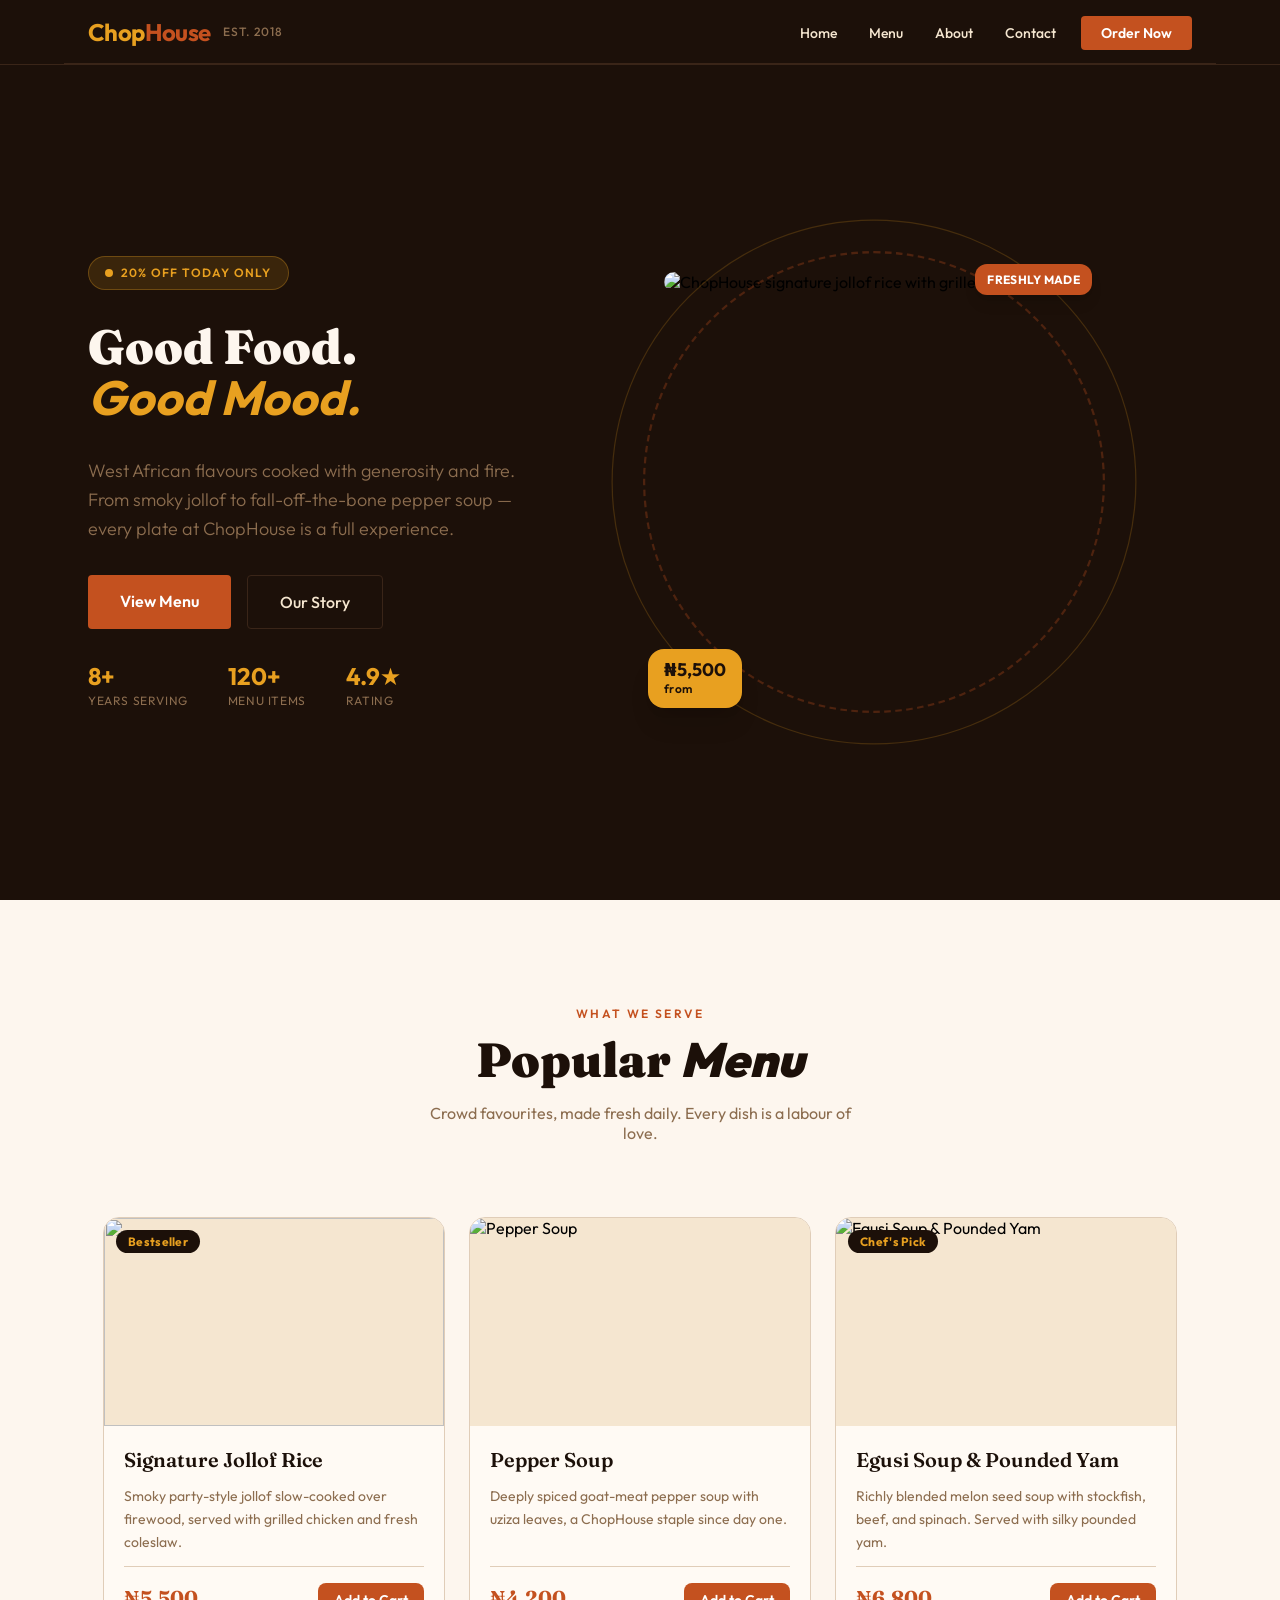
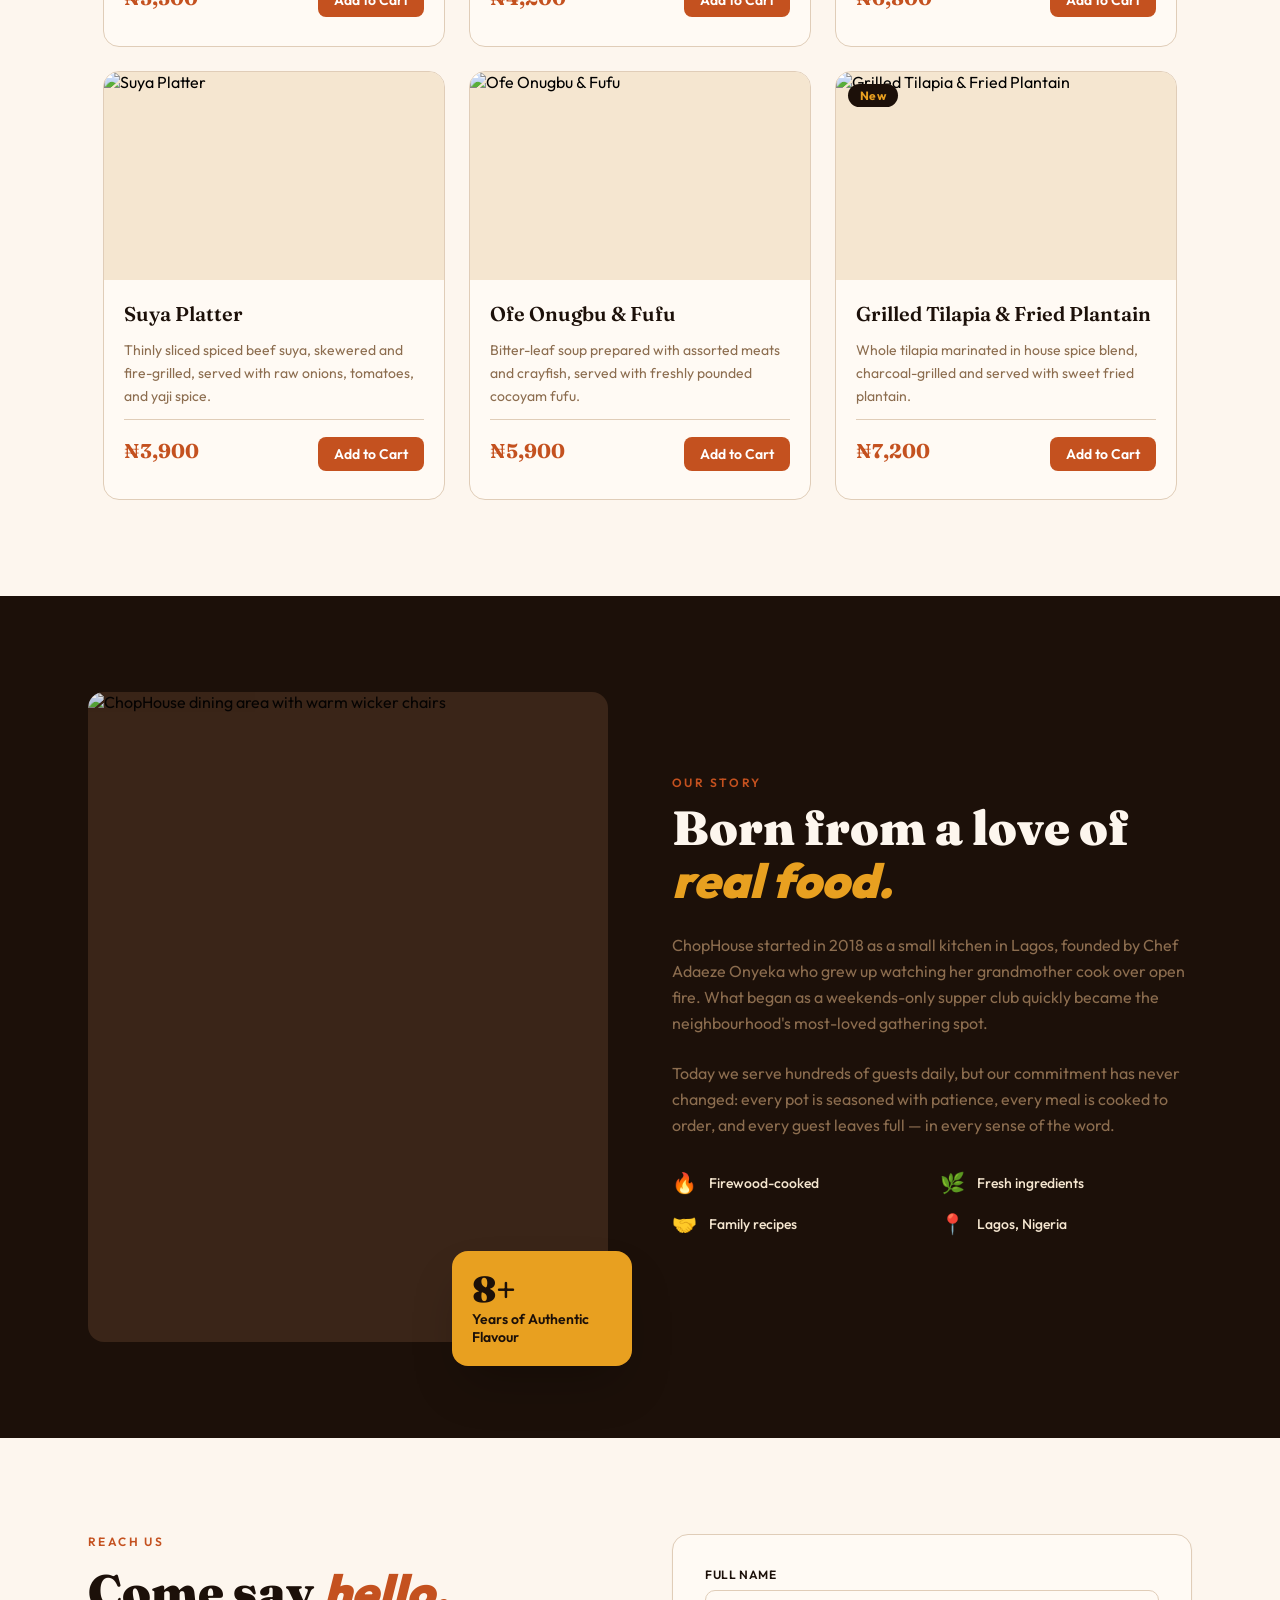
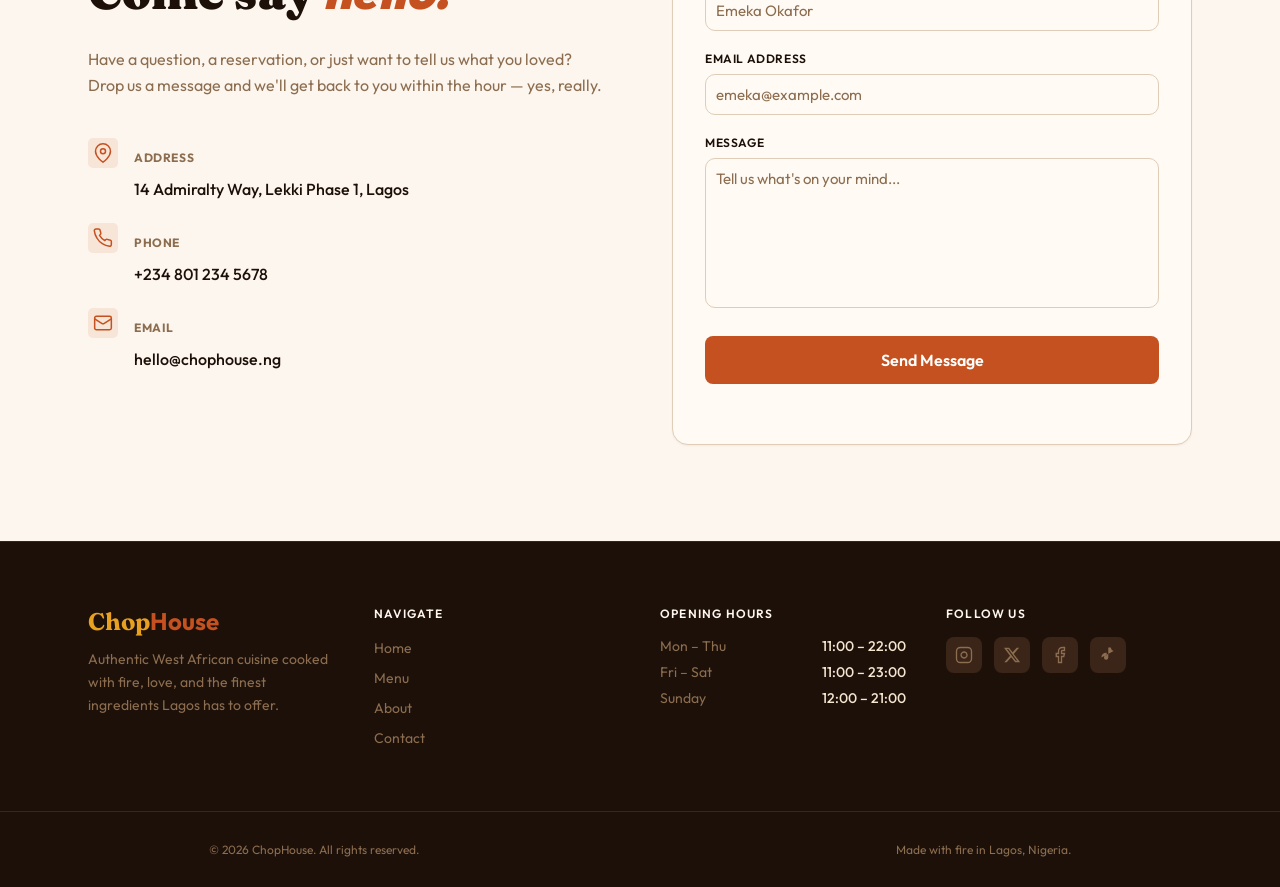
==== index.html @ d2bf68e6 "update to html" ====
<!DOCTYPE html>
<html lang="en">
<head>
    <meta charset="UTF-8">
    <meta name="viewport" content="width=device-width, initial-scale=1.0">
    <link rel="stylesheet" href="./index.css">
    <title>CHOPHOUSE RESTAURANT</title>
    <link rel="preconnect" href="https://fonts.googleapis.com">
    <link rel="preconnect" href="https://fonts.gstatic.com" crossorigin>
    <link href="https://fonts.googleapis.com/css2?family=Fraunces:ital,opsz,wght@0,9..144,100..900;1,9..144,100..900&display=swap" rel="stylesheet">
    <link href="https://fonts.googleapis.com/css2?family=Fraunces:ital,opsz,wght@0,9..144,100..900;1,9..144,100..900&family=Outfit:wght@100..900&display=swap" rel="stylesheet">
    <!-- <link rel="stylesheet" crossorigin="" href="https://whole-resize-11243796.figma.site/assets/index-o6BTZlyG.css"> -->
</head>
<body>
    <header>
       <div class="header">
            <div class="logo">
                <span class="chop">Chop<span class="house">House</span> </span>
                <p class="navest">EST.  2018</p>
            </div>

            <nav class="naver">
                <div>
                    <ul class="navlist">
                        <li><a href="#home" class="navlink">Home</a></li>
                        <li><a href="#menu" class="navlink">Menu</a></li>
                        <li><a href="#about" class="navlink">About</a></li>
                        <li><a href="#contact" class="navlink">Contact</a></li>
                    </ul>
                </div>
                <div>
                    <a class="navbutton" href="#menu">Order Now</a>
                </div>
            </nav>

            <button class="burger" aria-label="Toggle navigation" id="menu-show">
                <svg width="24" height="24" viewBox="0 0 24 24" fill="#F5E6D0" stroke="currentColor" stroke-width="2" stroke-linecap="round"><line x1="3" y1="7" x2="21" y2="7"></line><line x1="3" y1="12" x2="21" y2="12"></line><line x1="3" y1="17" x2="21" y2="17"></line></svg>
            </button>

            <button class="burger hide" aria-label="Toggle navigation" id="menu-hide">
                <svg width="24" height="24" viewBox="0 0 24 24" fill="none" stroke="currentColor" stroke-width="2" stroke-linecap="round"><line x1="18" y1="6" x2="6" y2="18"></line><line x1="6" y1="6" x2="18" y2="18"></line></svg>
            </button>
       </div>

       <div class="mobile-menu hide" id="mobile-menu">
            <a href="#home" class="navlink">Home</a>
            <a href="#menu" class="navlink">Menu</a>
            <a href="#about" class="navlink">About</a>
            <a href="#contact" class="navlink">Contact</a>
            <a href="#menu" class="navbutton navbutton-mobile">Order Now</a>
        </div>
    </header>
    <!-- SETION1 -->



    <section class="section1">
        <div class="section1container">
            <div class="section1a">
                <div class="sectiondiscount">
                    <span class="dot"></span>20% Off Today Only
                </div>

                <h1 class="food">Good Food.<br><span class="mood">Good Mood.</span></h1>
                
                <p class="food-description">West African flavours cooked with generosity and fire. From smoky jollof to fall-off-the-bone pepper soup — every plate at ChopHouse is a full experience.</p>
                

                <div class="links">
                    <a href="#menu" class="menu">View Menu</a>
                    <a href="#about" class="story">Our Story</a>
                </div>
                
                <div class="section1b">
                    <div>
                        <p class="number">8+</p>
                        <p class="number-ratings">Years serving</p>
                    </div>
                    
                    <div>
                        <p class="number">120+</p>
                        <p class="number-ratings">Menu items</p>
                    </div>
                    <div>
                        <p class="number">4.9★</p>
                        <p class="number-ratings">Rating</p>
                    </div>
                </div>
            </div>

            <div class="section1b">  
                <div class="section1bimgcontainer">
                    <div class="sub1">

                    </div>
                    
                    <div class="sub2">

                    </div>
                    
                    <img 
                        alt="ChopHouse signature jollof rice with grilled chicken" 
                        class="image" 
                        src="https://images.unsplash.com/photo-1665332195309-9d75071138f0?w=520&amp;h=520&amp;fit=crop&amp;auto=format">
                    
                    <div class="left-badge">
                        <p class="badge-text">₦5,500</p>
                        
                        <p class="from">from</p>
                    </div>
                    
                    <div class="right-badge">FRESHLY MADE</div>
                </div>
            </div>
        </div>
    </section>

    <!-- SETION2 -->

    <section id="menu" class="menu-section">
        <div class="menu-container">

            <div class="menu-header">
            <p class="menu-eyebrow">What We Serve</p>

            <h2 class="menu-title">
                Popular <span>Menu</span>
            </h2>

            <p class="menu-description">
                Crowd favourites, made fresh daily. Every dish is a labour of love.
            </p>
            </div>

            <div class="menu-grid">

            <!-- Signature Jollof Rice -->
            <div class="menu-card">
                <div class="menu-image-wrapper">
                <img
                    src="https://images.unsplash.com/photo-1665332195309-9d75071138f0?w=400&h=300&fit=crop&auto=format"
                    almenu-price-containert="Signature Jollof Rice"
                />

                <span class="menu-badge">Bestseller</span>
                </div>

                <div class="menu-content">
                <h3>Signature Jollof Rice</h3>

                <p>
                    Smoky party-style jollof slow-cooked over firewood, served with
                    grilled chicken and fresh coleslaw.
                </p>

                <div class="menu-footer">
                    <div class="menu-price-container">
                        <span class="menu-price">₦5,500</span>
                        <span class="item-in-cart hide" data-count="0">× 0 in cart</span>

                    </div>
                    
                    <button class="add-to-cart">Add to Cart</button>
                </div>
                </div>
            </div>

            <!-- Pepper Soup -->
            <div class="menu-card">
                <div class="menu-image-wrapper">
                <img
                    src="https://images.unsplash.com/photo-1664992960082-0ea299a9c53e?w=400&h=300&fit=crop&auto=format"
                    alt="Pepper Soup"
                />
                </div>

                <div class="menu-content">
                <h3>Pepper Soup</h3>

                <p>
                    Deeply spiced goat-meat pepper soup with uziza leaves, a ChopHouse
                    staple since day one.
                </p>

                <div class="menu-footer">
                    
                     <div class="menu-price-container">
                        <span class="menu-price">₦4,200</span>
                        <span class="item-in-cart hide" data-count="0">× 0 in cart</span>

                    </div>

                    <button class="add-to-cart">Add to Cart</button>
                </div>
                </div>
            </div>

            <!-- Egusi Soup -->
            <div class="menu-card">
                <div class="menu-image-wrapper">
                <img
                    src="https://images.unsplash.com/photo-1664993101841-036f189719b6?w=400&h=300&fit=crop&auto=format"
                    alt="Egusi Soup & Pounded Yam"
                />

                <span class="menu-badge">Chef's Pick</span>
                </div>

                <div class="menu-content">
                <h3>Egusi Soup &amp; Pounded Yam</h3>

                <p>
                    Richly blended melon seed soup with stockfish, beef, and spinach.
                    Served with silky pounded yam.
                </p>

                <div class="menu-footer">
                     <div class="menu-price-container">
                        <span class="menu-price">₦6,800</span>
                        <span class="item-in-cart hide" data-count="0">× 0 in cart</span>

                    </div>

                    <button class="add-to-cart">Add to Cart</button>
                </div>
                </div>
            </div>

            <!-- Suya Platter -->
            <div class="menu-card">
                <div class="menu-image-wrapper">
                <img
                    src="https://images.unsplash.com/photo-1665333048952-a3ee97714c6b?w=400&h=300&fit=crop&auto=format"
                    alt="Suya Platter"
                />
                </div>

                <div class="menu-content">
                <h3>Suya Platter</h3>

                <p>
                    Thinly sliced spiced beef suya, skewered and fire-grilled, served
                    with raw onions, tomatoes, and yaji spice.
                </p>

                <div class="menu-footer">
                     <div class="menu-price-container">
                        <span class="menu-price">₦3,900</span>
                        <span class="item-in-cart hide" data-count="0">× 0 in cart</span>

                    </div>

                    <button class="add-to-cart">Add to Cart</button>
                </div>
                </div>
            </div>

            <!-- Ofe Onugbu -->
            <div class="menu-card">
                <div class="menu-image-wrapper">
                <img
                    src="https://images.unsplash.com/photo-1665556899022-9761f95769e5?w=400&h=300&fit=crop&auto=format"
                    alt="Ofe Onugbu & Fufu"
                />
                </div>

                <div class="menu-content">
                <h3>Ofe Onugbu &amp; Fufu</h3>

                <p>
                    Bitter-leaf soup prepared with assorted meats and crayfish, served
                    with freshly pounded cocoyam fufu.
                </p>

                <div class="menu-footer">
                     <div class="menu-price-container">
                        <span class="menu-price">₦5,900</span>
                        <span class="item-in-cart hide" data-count="0">× 0 in cart</span>

                    </div>

                    <button class="add-to-cart">Add to Cart</button>
                </div>
                </div>
            </div>

            <!-- Grilled Tilapia -->
            <div class="menu-card">
                <div class="menu-image-wrapper">
                <img
                    src="https://images.unsplash.com/photo-1546069901-ba9599a7e63c?w=400&h=300&fit=crop&auto=format"
                    alt="Grilled Tilapia & Fried Plantain"
                />

                <span class="menu-badge">New</span>
                </div>

                <div class="menu-content">
                <h3>Grilled Tilapia &amp; Fried Plantain</h3>

                <p>
                    Whole tilapia marinated in house spice blend, charcoal-grilled and
                    served with sweet fried plantain.
                </p>

                <div class="menu-footer">
                     <div class="menu-price-container">
                        <span class="menu-price">₦7,200</span>
                        <span class="item-in-cart hide" data-count="0">× 0 in cart</span>

                    </div>

                    <button class="add-to-cart">Add to Cart</button>
                </div>
                </div>
            </div>

            </div>
        </div>
    </section>

     <!-- <section class="section2" id="menu">
        <div class="section2header">
            <h3 class="section2head">WHAT WE SERVE</h3>
            <h1 class="popular">Popular <span class="menuhead">Menu</span> </h1>
            <p>Crowd favourites, made fresh daily. Every dish is a labour of <br>love.</p>
        </div>
        <div class="menu-items">
            <div class="menu-item">
            <img src="./images/Ofe Onugbu & Fufu.jpeg" alt="" class="menu-img">
            <div class="menu-grid">
            <h1 class="menu-header">Signature Jollof Rice</h1>
            <p class="menu-paragraph">Smoky party-style jollof slow-cooked over firewood, served with grilled chicken and fresh coleslaw.</p>
            <div class="menu-price">
            <div>
                    <div>
                        <p class="number">8+</p>
                        <p class="number-ratings">YEARS SERVING</p>
                    </div>
                    <div>
                        <p class="number">120+</p>
                        <p class="number-ratings">MENU ITEMS</p>
                    </div>
                    <div>
                        <p class="number">4.9★</p>
                        <p class="number-ratings">RATING</p>
                    </div>
                </div>
            </div>

            <div class="sections">
                <div class="section">
                    <div class="fresh">FRESHLY MADE</div>
                    <img src="./images/jollof-rice.jpeg" alt="Signature Jollof Rice" class="section1img">
                    <div class="price-sign">#5,500 <br> from</div>
                </div>
            </div>
        </div>
    </section> -->

    

     <!-- SECTION3 -->

     <section id="about" class="about-section">
        <div class="about-container">

            <div class="about-image-area">
            <div class="about-image-wrapper">
                <img
                src="https://images.unsplash.com/photo-1674216645383-afc4e42c227f?w=600&h=750&fit=crop&auto=format"
                alt="ChopHouse dining area with warm wicker chairs"
                />
            </div>

            <div class="about-stat">
                <p class="about-stat-number">8+</p>
                <p class="about-stat-text">
                Years of Authentic Flavour
                </p>
            </div>
            </div>

            <div class="about-content">

            <div>
                <p class="about-eyebrow">Our Story</p>

                <h2 class="about-title">
                Born from a love of
                <span>real food.</span>
                </h2>
            </div>

            <p>
                ChopHouse started in 2018 as a small kitchen in Lagos, founded by
                Chef Adaeze Onyeka who grew up watching her grandmother cook over
                open fire. What began as a weekends-only supper club quickly became
                the neighbourhood's most-loved gathering spot.
            </p>

            <p>
                Today we serve hundreds of guests daily, but our commitment has never
                changed: every pot is seasoned with patience, every meal is cooked to
                order, and every guest leaves full — in every sense of the word.
            </p>

            <div class="about-features">

                <div class="about-feature">
                <span>🔥</span>
                <span>Firewood-cooked</span>
                </div>

                <div class="about-feature">
                <span>🌿</span>
                <span>Fresh ingredients</span>
                </div>

                <div class="about-feature">
                <span>🤝</span>
                <span>Family recipes</span>
                </div>

                <div class="about-feature">
                <span>📍</span>
                <span>Lagos, Nigeria</span>
                </div>

            </div>
            </div>

        </div>
    </section>

      <!-- <section class="section3">
        <div class="section3.1">
            <img src="./images/restaurant.jpeg" alt="Restaurant" class="restaurant">
        </div>
        <div class="flavour">8+ <br> Years of Authentic <br> Flavour</div>
        <div class="section3.2" >
            <div >
              <h3 class="our-story">OUR STORY</h3>
            <h1 class="love">Born from a love of real food.</h1>
            <p class="para">ChopHouse started in 2018 as a small kitchen in Lagos, founded by Chef Adaeze Onyeka who grew up watching her grandmother cook over open fire. What began as a weekends-only supper club quickly became the neighbourhood's most-loved gathering spot. </p>
            <p class="para">Today we serve hundreds of guests daily, but our commitment has never changed: every pot is seasoned with patience, every meal is cooked to order, and every guest leaves full — in every sense of the word.</p>
            </div>
            <div class="icon-class">
                 <div class="story-feature"><span class="icon">🔥</span> Firewood-cooked</div>
                 <div class="story-feature"><span class="icon">🌿 </span> Fresh ingredients</div>
                 <div class="story-feature"><span class="icon"> 🤝</span> Family recipes</div>
                  <div class="story-feature"><span class="icon"> 📍</span> Lagos, Nigeria</div>
            </div>
        </div>
      </section> -->

      <!-- SECTION4 -->

      <section id="contact" class="contact-section">
        <div class="contact-container">

            <!-- Contact Information -->
            <div class="contact-info">

            <p class="contact-eyebrow">Reach Us</p>

            <h2 class="contact-title">
                Come say <span>hello.</span>
            </h2>

            <p class="contact-intro">
                Have a question, a reservation, or just want to tell us what you loved?
                Drop us a message and we'll get back to you within the hour — yes, really.
            </p>

            <div class="contact-details">

                <!-- Address -->
                <div class="contact-detail">
                <div class="contact-icon">
                    <svg
                    width="20"
                    height="20"
                    viewBox="0 0 24 24"
                    fill="none"
                    stroke="currentColor"
                    stroke-width="1.8"
                    >
                    <path d="M21 10c0 7-9 13-9 13s-9-6-9-13a9 9 0 0 1 18 0z"></path>
                    <circle cx="12" cy="10" r="3"></circle>
                    </svg>
                </div>

                <div>
                    <p class="contact-label">Address</p>
                    <p class="contact-value">
                    14 Admiralty Way, Lekki Phase 1, Lagos
                    </p>
                </div>
                </div>

                <!-- Phone -->
                <div class="contact-detail">
                <div class="contact-icon">
                    <svg
                    width="20"
                    height="20"
                    viewBox="0 0 24 24"
                    fill="none"
                    stroke="currentColor"
                    stroke-width="1.8"
                    >
                    <path d="M22 16.92v3a2 2 0 0 1-2.18 2 19.79 19.79 0 0 1-8.63-3.07A19.5 19.5 0 0 1 4.69 12 19.79 19.79 0 0 1 1.62 3.38 2 2 0 0 1 3.6 1.21h3a2 2 0 0 1 2 1.72c.127.96.361 1.903.7 2.81a2 2 0 0 1-.45 2.11L7.91 8.82a16 16 0 0 0 6.29 6.29l.98-.98a2 2 0 0 1 2.11-.45c.907.339 1.85.573 2.81.7A2 2 0 0 1 22 16.92z"></path>
                    </svg>
                </div>

                <div>
                    <p class="contact-label">Phone</p>
                    <p class="contact-value">
                    +234 801 234 5678
                    </p>
                </div>
                </div>

                <!-- Email -->
                <div class="contact-detail">
                <div class="contact-icon">
                    <svg
                    width="20"
                    height="20"
                    viewBox="0 0 24 24"
                    fill="none"
                    stroke="currentColor"
                    stroke-width="1.8"
                    >
                    <rect x="2" y="4" width="20" height="16" rx="2"></rect>
                    <path d="m22 7-8.97 5.7a1.94 1.94 0 0 1-2.06 0L2 7"></path>
                    </svg>
                </div>

                <div>
                    <p class="contact-label">Email</p>
                    <p class="contact-value">
                    hello@chophouse.ng
                    </p>
                </div>
                </div>

            </div>
            </div>


            <!-- Contact Form -->
            <div class="contact-form-wrapper">

            <form class="contact-form">

                <div class="form-group">
                    <label for="full-name">Full Name</label>

                    <input
                        id="full-name"
                        type="text"
                        placeholder="Emeka Okafor"
                        oninput="handleNamechange('name')"
                    />
                    <p id="name-error" class="form-error hide">Your name is required.</p>
                </div>

                <div class="form-group">
                <label for="email">Email Address</label>

                    <input
                        id="email"
                        type="email"
                        placeholder="emeka@example.com"
                        oninput="handleNamechange('email')"
                    />
                    <p id="email-error" class="form-error hide">Your email is required.</p>
                </div>

                <div class="form-group">
                <label for="message" id="message-label">Message</label>
               

                <textarea
                    id="message"
                    rows="5"
                    placeholder="Tell us what's on your mind..."
                    oninput="handleNamechange('message')"
                ></textarea>
                 <p id="message-error" class="form-error hide">A message is required.</p>
                </div>

                <button type="submit" onclick="handleSubmitForm(event)" id="submit" class="submit-button">
                Send Message
                </button>
                
                

            </form>

            </div>

            <div class="feedback-container hide">
                    <div class="feedback-subcontainer" "text-center py-10">
                        <div class="feedbak-message"class="w-16 h-16 rounded-full bg-[#E8A020]/20 text-[#E8A020] flex items-center justify-center mx-auto mb-4 text-3xl">✓</div>
                        <h3 class="feedback-header"class="font-display font-bold text-[#1C1009] text-2xl mb-2">Message Sent!</h3>
                        <p class="feedback-para"class="text-[#8C6D4F]">Thanks for reaching out. We'll get back to you shortly.</p>
                        <button class="feedback-button" class="mt-6 text-[#C4511F] text-sm font-semibold hover:underline" onclick="handleResetForm()">Send another message</button>
                    </div>
                </div>

        </div>
    </section>



    <!-- <section class="section4">
        <div>
            <h3 class="reach">Reach Us</h3>
            <h1 class="say">Come say <span class="hello">hello.</span> </h1>
            <p class="paragy">Have a question, a reservation, or just want to tell us what you loved? <br> Drop us a message and we'll get back to you within the hour — yes, really.</p>
            <div class="contact">
                <div class="contact-icon"><p>📍</p></div>
                <div class="contact-info">
                    <h4 class="address">ADDRESS</h4>
                <P>14 Admiralty Way, Lekki Phase 1, Lagos</P>
                </div>
            </div>
            <div class="contact">
                <div class="contact-icon">📞</div>
                <div class="contact-info" >
                    <h4 class="address">PHONE</h4>
                <P>+234 801 234 5678</P>
                </div>
                </div>
                <div class="contact">
                <div class="contact-icon">✉️</div>
                <div class="contact-info">
                    <h4 class="address">EMAIL</h4>
                <P>hello@chophouse.ng</P>
                </div>
                </div>
        </div>
        <div class="form-container">
        <div class="contact-form">
            <label for="" class="contact-label">FULL NAME</label>
            <input type="text" placeholder="Emeka Okafor" required>
            <label for="" class="contact-label">EMAIL ADDRESS</label>
            <input type="email" placeholder="emeka@example.com" required>
            <label for="" class="contact-label">MESSAGE</label>
            <textarea name="" id="" placeholder="Tell us what's on your mind..." required></textarea>
        <button class="section4-btn">Send Message</button>
        </div>
        </section> -->
    
    <footer class="site-footer">

        <div class="footer-main">
            <div class="footer-grid">

            <!-- Brand -->
            <div class="footer-brand">
                <span class="footer-logo">
                Chop<span>House</span>
                </span>

                <p>
                Authentic West African cuisine cooked with fire, love, and the finest
                ingredients Lagos has to offer.
                </p>
            </div>


            <!-- Navigate -->
            <div class="footer-column">
                <p class="footer-heading">Navigate</p>

                <ul class="footer-links">
                <li>
                    <a href="#home">Home</a>
                </li>

                <li>
                    <a href="#menu">Menu</a>
                </li>

                <li>
                    <a href="#about">About</a>
                </li>

                <li>
                    <a href="#contact">Contact</a>
                </li>
                </ul>
            </div>


            <!-- Opening Hours -->
            <div class="footer-column">
                <p class="footer-heading">Opening Hours</p>

                <ul class="opening-hours">

                <li>
                    <span>Mon – Thu</span>
                    <span>11:00 – 22:00</span>
                </li>

                <li>
                    <span>Fri – Sat</span>
                    <span>11:00 – 23:00</span>
                </li>

                <li>
                    <span>Sunday</span>
                    <span>12:00 – 21:00</span>
                </li>

                </ul>
            </div>


            <!-- Social Media -->
            <div class="footer-column">
                <p class="footer-heading">Follow Us</p>

                <div class="social-links">

                <!-- Instagram -->
                <a href="#" aria-label="Instagram" class="social-link">
                    <svg
                    width="18"
                    height="18"
                    viewBox="0 0 24 24"
                    fill="none"
                    stroke="currentColor"
                    stroke-width="1.8"
                    >
                    <rect
                        x="2"
                        y="2"
                        width="20"
                        height="20"
                        rx="5"
                    ></rect>

                    <path
                        d="M16 11.37A4 4 0 1 1 12.63 8 4 4 0 0 1 16 11.37z"
                    ></path>

                    <line
                        x1="17.5"
                        y1="6.5"
                        x2="17.51"
                        y2="6.5"
                    ></line>
                    </svg>
                </a>


                <!-- Twitter / X -->
                <a href="#" aria-label="Twitter / X" class="social-link">
                    <svg
                    width="18"
                    height="18"
                    viewBox="0 0 24 24"
                    fill="currentColor"
                    >
                    <path
                        d="M18.244 2.25h3.308l-7.227 8.26 8.502 11.24H16.17l-5.214-6.817L4.99 21.75H1.68l7.73-8.835L1.254 2.25H8.08l4.713 6.231zm-1.161 17.52h1.833L7.084 4.126H5.117z"
                    ></path>
                    </svg>
                </a>


                <!-- Facebook -->
                <a href="#" aria-label="Facebook" class="social-link">
                    <svg
                    width="18"
                    height="18"
                    viewBox="0 0 24 24"
                    fill="none"
                    stroke="currentColor"
                    stroke-width="1.8"
                    >
                    <path
                        d="M18 2h-3a5 5 0 0 0-5 5v3H7v4h3v8h4v-8h3l1-4h-4V7a1 1 0 0 1 1-1h3z"
                    ></path>
                    </svg>
                </a>


                <!-- TikTok -->
                <a href="#" aria-label="TikTok" class="social-link">
                    <svg
                    width="18"
                    height="18"
                    viewBox="0 0 24 24"
                    fill="currentColor"
                    >
                    <path
                        d="M19.59 6.69a4.83 4.83 0 0 1-3.77-4.25V2h-3.45v13.67a2.89 2.89 0 0 1-2.88 2.5 2.89 2.89 0 0 1-2.89-2.89 2.89 2.89 0 0 1 2.89-2.89c.28 0 .54.04.79.1V9.01a6.28 6.28 0 0 0-.79-.05 6.34 6.34 0 0 0-6.34 6.34 6.34 0 0 0 6.34 6.34 6.34 0 0 0 6.34-6.34V8.56a8.18 8.18 0 0 0 4.79 1.52V6.65a4.85 4.85 0 0 1-1.03.04z"
                    ></path>
                    </svg>
                </a>

                </div>
            </div>

            </div>
        </div>


        <!-- Copyright -->
        <div class="footer-bottom">
            <div class="footer-bottom-inner">

            <p>
                © 2026 ChopHouse. All rights reserved.
            </p>

            <p>
                Made with fire in Lagos, Nigeria.
            </p>

            </div>
        </div>

    </footer>

    
         <!-- <footer class="footer" >
            <section class="section5">
            <div>
                <h3 class="chops">Chop<span class="houses">House</span> </h3>
                <p class="footer-para">Authentic West African cuisine cooked with fire, love, and the finest ingredients Lagos has to offer.</p>
            </div>
            <div>
        <h3 class="navigate">NAVIGATE</h3>
        <div>
        <ul class="navlists">
        <li><a href="#home" class="navlinks">Home</a></li>
          <li><a href="#menu" class="navlinks">Menu</a></li>
          <li><a href="#about" class="navlinks">About</a></li>
          <li><a href="#contact" class="navlinks">Contact</a></li>
        </ul>
        </div>
            </div>
            <div>
                <h3 class="navigate">OPENING HOURS</h3>
                <div class="day-date">
                    <h4 class="day">Mon - Thur</h4>
                    <p class="time">11:00 - 22:00</p>
                </div>
                <div class="day-date">
                    <h4 class="day">Fri - Sat</h4>
                    <p class="time">11:00 - 23:00</p>
                </div>
                <div class="day-date">
                    <h4 class="day">Sunday</h4>
                    <p class="time">12:00 - 21:00</p>
                </div>
            </div>
            <div>
                <h3 class="navigate">FOLLOW US</h3>
                <div class="social-media">
                <div class="media-icons">📷</div>
                <div class="media-icons">𝕏</div>
                <div class="media-icons">f</div>
                <div class="media-icons">♪</div>
                </div>
            </div>
            </section>
              <div class="footer-bottom">
            <div>© 2026 ChopHouse. All rights reserved.</div>
            <div>Made with fire in Lagos, Nigeria.</div>
         </div>
        </footer> -->
  <script src="./index.js" ></script>       
</body>

</html>
---- index.css ----
:root, :host {
    --font-sans: ui-sans-serif, system-ui, sans-serif, "Apple Color Emoji", "Segoe UI Emoji", "Segoe UI Symbol", "Noto Color Emoji";
    --font-mono: ui-monospace, SFMono-Regular, Menlo, Monaco, Consolas, "Liberation Mono", "Courier New", monospace;
    --color-red-200: oklch(88.5% .062 18.334);
    --color-red-400: oklch(70.4% .191 22.216);
    --color-red-500: oklch(63.7% .237 25.331);
    --color-white: #fff;
    --spacing: 0.25rem;
    --container-xs: 20rem;
    --container-md: 28rem;
    --container-6xl: 72rem;
    --text-xs: .75rem;
    --text-xs--line-height: calc(1 / .75);
    --text-sm: .875rem;
    --text-sm--line-height: calc(1.25 / .875);
    --text-base: 1rem;
    --text-base--line-height: calc(1.5 / 1);
    --text-lg: 1.125rem;
    --text-lg--line-height: calc(1.75 / 1.125);
    --text-xl: 1.25rem;
    --text-xl--line-height: calc(1.75 / 1.25);
    --text-2xl: 1.5rem;
    --text-2xl--line-height: calc(2 / 1.5);
    --text-3xl: 1.875rem;
    --text-3xl--line-height: calc(2.25 / 1.875);
    --text-4xl: 2.25rem;
    --text-4xl--line-height: calc(2.5 / 2.25);
    --text-5xl: 3rem;
    --text-5xl--line-height: 1;
    --text-7xl: 4.5rem;
    --text-7xl--line-height: 1;
    --font-weight-light: 300;
    --font-weight-medium: 500;
    --font-weight-semibold: 600;
    --font-weight-bold: 700;
    --font-weight-black: 900;
    --tracking-tight: -.025em;
    --tracking-wide: .025em;
    --tracking-wider: .05em;
    --tracking-widest: .1em;
    --leading-tight: 1.25;
    --leading-snug: 1.375;
    --leading-relaxed: 1.625;
    --radius-lg: .5rem;
    --radius-xl: .75rem;
    --radius-2xl: 1rem;
    --animate-pulse: pulse 2s cubic-bezier(.4, 0, .6, 1) infinite;
    --default-transition-duration: .15s;
    --default-transition-timing-function: cubic-bezier(.4, 0, .2, 1);
    --default-font-family: var(--font-sans);
    --default-mono-font-family: var(--font-mono) ui-monospace, SFMono-Regular, Menlo, Monaco, Consolas, "Liberation Mono", "Courier New", monospace;
    --font-display: "Fraunces", Georgia, serif;
    --font-body: "Outfit", system-ui, sans-serif;
}

*{
    box-sizing: border-box;
    margin: 0;
    font-family: var(--font-body);
}

*, :after, :before, ::backdrop {
    box-sizing: border-box;
    border: 0 solid;
    margin: 0;
    padding: 0;
}
*, :after, :before, ::backdrop {
    box-sizing: border-box;
    border: 0 solid;
    margin: 0;
    padding: 0;
}

h1, h2, h3, h4 {
    font-family: var(--font-display);
}


/* NAVBAR */
header{
        background-color: #1C1009;
    position: fixed;
    top: 0;
    left: 0;
    right: 0;
    z-index: 50;
    border-bottom: 1px solid #3a2518;
}
.header{
    display: flex;
    justify-content: space-between;
    align-items: center;
    padding: 20px 185px;
    background-color: #1C1009;
    border-bottom: 1px solid #3a2518;
    padding-inline: calc(var(--spacing) * 6);
    max-width: var(--container-6xl);
    margin-inline: auto;
    height: calc(var(--spacing) * 16);
}

.logo{
    display: flex;
    flex-direction: row;
    align-items: center;
    gap: calc(var(--spacing) * 2);
}
.logo:hover{
    cursor: pointer;
}
.chop{
    color: #E8A020;
    letter-spacing: var(--tracking-tight);
    font-weight: var(--font-weight-bold);
    font-size: var(--text-2xl);
    
    line-height: var(--text-2xl--line-height);
}
.house{
    color: #C4511F;
    
}
.navest{
    color: #8C6D4F;
    letter-spacing: var(--tracking-widest);
    font-weight: var(--font-weight-medium);
    font-size: var(--text-xs);
    line-height: var(var(--text-xs--line-height));
    margin-left: calc(var(--spacing) * 1);
}

.naver{
    display: flex;
    gap: 25px; 
    align-items: center;
    justify-items: center;
}

.burger {
    display: none;
    color: #F5E6D0;
    cursor: pointer;
    background-color: transparent;
    padding: 4px;
}

.hide {
    display: none !important;
}

.mobile-menu {
    display: none;
    border-top: 1px solid #3A2518;
    background-color: #1C1009;
    padding:  16px 24px 24px 24px;
    flex-direction: column;
    gap: 20px;
}

@media (max-width: 768px) {
    .burger {
        display: flex;
    }
    .naver, .navest {
        display: none;
    }
    .mobile-menu {
        display: flex;
    }
}
.navlist{
    display:flex;
    list-style: none;
    gap: calc(var(--spacing) * 8);
    align-items: center;
    justify-items: center;
}
.navlists{
    display: flex;
    flex-direction: column;
    list-style: none;
    gap: calc(var(--spacing) * 8);
    align-items: center;
    justify-items: center;
}
.navlink{
    text-decoration: none;
    color: #f5e6d0;
    transition-duration: .2s;
    transition-property: color, background-color, border-color, outline-color, text-decoration-color, fill, stroke, --tw-gradient-from, --tw-gradient-via, --tw-gradient-to;
    transition-timing-function: var(var(--default-transition-timing-function));
    font-weight: var(--font-weight-medium);
    line-height: var(var(--text-sm--line-height));
    font-size: var(--text-sm);

}
.navlink:hover{
    cursor: pointer;
    color: #E8A020;
}

.navbutton{
    background-color: #C4511F;
    cursor: pointer;
    border: none;
    color: var(--color-white);
    font-weight: var(--font-weight-semibold);
    padding-block: calc(var(--spacing) * 2);
    padding-inline: calc(var(--spacing) * 5);
    border-radius: .25rem;
    font-size: var(--text-sm);
    transition-property: color, background-color, border-color, outline-color, text-decoration-color, fill, stroke, --tw-gradient-from, --tw-gradient-via, --tw-gradient-to;
    transition-timing-function: var(--tw-ease, var(--default-transition-timing-function));
    transition-duration: .2s;
    text-decoration: none;
}
.navbutton:hover, .navbutton-mobile{
    background-color: #A8401A;
    
}

.navbutton-mobile {
    padding: 12px 20px !important;
    /* display: flex; */
    text-align: center;
}

/* SECTION1 */
.section1{
    padding-top: calc(var(--spacing) * 16);
    min-height: 100vh;
    overflow: hidden;
    display: flex;
    justify-content: space-between;
    background-color: #1C1009;
}

.section1container {
    display: grid;
    /* grid-template-columns: repeat(2, minmax(0, 1fr)); */
    padding-inline: calc(var(--spacing) * 6);
    padding-block: calc(var(--spacing) * 16);
    gap: calc(var(--spacing) * 12);
    max-width: var(--container-6xl);
    width: 100%;
    margin-inline: auto;
    align-items: center;
}

@media (width >= 48rem) {
    .section1container {
        grid-template-columns: repeat(2, minmax(0, 1fr));
    }
}
.section1a{
    display: flex;
    flex-direction: column;
    gap: calc(var(--spacing) * 8);
}
.sectiondiscount{
    background-color: #A8401A ;
    color: #e8a020;
    letter-spacing: var(--tracking-widest);
    font-weight: var(--font-weight-semibold);
    font-size: var(--text-xs);
    line-height: var(--tw-leading, var(--text-xs--line-height));
    padding-block: calc(var(--spacing) * 2);
    padding-inline: calc(var(--spacing) * 4);
    background-color: oklab(75.7602% .0398051 .147162 / .15);
    border: 1px solid oklab(75.7602% .0398051 .147162 / .3);
    border-radius: 3.40282e38px;
    gap: calc(var(--spacing) * 2);
    align-items: center;
    display: inline-flex;
    width: fit-content;
    text-transform: uppercase;
}
.dot{
       background-color: #e8a020;
       border-radius: 3.40282e38px;
       animation: var(--animate-pulse);
       width: calc(var(--spacing) * 2);
       height: calc(var(--spacing) * 2);
           display: inline-block;
    /* font-size: 90px; */
    
}

.food{
    color: #fdf6ee;
    line-height: 1.05;
    font-weight: var(--font-weight-black);
    font-size: var(--text-5xl);
}
.mood{
    color: #E8A020;
    font-style: italic;
    font-weight: var(--font-weight-bold);
}

.food-description{
    color: #8C6D4F;
    font-size: var(--text-lg);
    font-weight: var(--font-weight-light);
    line-height: var(--leading-relaxed);
    max-width: var(--container-md);
}
.paragraph{
    padding-bottom: 25px;
    color: #A8401A;
    padding-bottom: 4px;
}
.links{
    display: flex;
    gap: calc(var(--spacing) * 4);
    flex-wrap: wrap;
}
.links a{
    text-decoration: none;
}
.menu{
    color: white;
    background-color: #C4511F;
    transition: transform 0.3s ease;
    cursor: pointer;
    text-align: center;
    font-weight: var(--font-weight-semibold);
    padding-block: calc(var(--spacing) * 4);
    padding-inline: calc(var(--spacing) * 8);
    border-radius: .25rem;
    transition: transform 0.2s ease, background-color 0.2s ease;
}
.menu:hover{
    transform: scale(1.05);
    background-color: #A8401A;
}


.story{
    color: #F5E6D0;
    border: 1px solid  #3A2518;
    border-radius: 4px;
    text-align: center;
    cursor: pointer;

    padding-inline: calc(var(--spacing) * 8);
    padding-block: calc(var(--spacing) * 4);
    font-weight: var(--font-weight-medium);
    padding-block: calc(var(--spacing) * 4);

    transition: transform 0.2s ease, background-color 0.2s ease;
    transition-property: color, background-color, border-color, outline-color, text-decoration-color, fill, stroke, --tw-gradient-from, --tw-gradient-via, --tw-gradient-to;
    transition-timing-function: var(--tw-ease, var(--default-transition-timing-function));

}
.story:hover{
    /* transform: scale(1.05); */
    border: 1px solid  #8C6D4F;
}

.number{
    color: #E8A020;
    font-size: 20px;
    font-weight: var(--font-weight-bold);
    line-height: var(var(--text-2xl--line-height));
    font-size: var(--text-2xl);
}
.number-ratings{
    letter-spacing: var(--tracking-wider);
    color: #8C6D4F;
    text-transform: uppercase;
    margin-top: 2px;
    font-size: var(--text-xs);
    line-height: var(var(--text-xs--line-height));
}

.section1b {
    display: flex;
    position: relative;
    /* justify-content: center; */
    gap: 40px;
}

@media (width >= 48rem) {
    /* .section1b {
        justify-content: flex-end;
    } */
}

.section1bimgcontainer {
    position: relative;
    width: calc(var(--spacing) * 80);
    height: calc(var(--spacing) * 80);
    
}

@media (width >= 64rem) {
    .section1bimgcontainer {
        width: 420px;
        height: 420px;
    }
}

.sub1 {
    position: absolute;
    inset: 0;
    border-radius: 9999px;
    border: 2px dashed rgba(196, 81, 31, 0.3);
    transform: scale(1.1);
}

.sub2 {
    position: absolute;
    inset: 0;
    border-radius: 9999px;
    border: 1px solid rgba(232, 160, 32, 0.2);
    transform: scale(1.25);
}

.image {
  width: 100%;
  height: 100%;
  object-fit: cover;
  border-radius: 9999px;
  box-shadow: 0 25px 50px -12px rgba(0, 0, 0, 0.25);
}
.left-badge {
  position: absolute;
  bottom: -1rem;
  left: -1rem;
  background-color: #E8A020;
  color: #1C1009;
  border-radius: 1rem;
  padding: 0.75rem 1rem;
  box-shadow: 0 20px 25px -5px rgba(0, 0, 0, 0.1),
              0 8px 10px -6px rgba(0, 0, 0, 0.1);
}

.badge-text {
  font-weight: 700;
  font-size: 1.125rem;
  line-height: 1;
}

.from {
  font-size: 0.75rem;
  font-weight: 600;
  letter-spacing: 0.025em;
  margin-top: 0.125rem;
}

.right-badge {
  position: absolute;
  top: -0.5rem;
  right: -0.5rem;
  background-color: #C4511F;
  color: #fff;
  border-radius: 0.75rem;
  padding: 0.5rem 0.75rem;
  box-shadow: 0 10px 15px -3px rgba(0, 0, 0, 0.1),
              0 4px 6px -4px rgba(0, 0, 0, 0.1);
  font-size: 0.75rem;
  font-weight: 700;
  letter-spacing: 0.025em;
}


/* =========================
   MENU SECTION
========================= */

.menu-section {
  background-color: #fdf6ee;
  padding: 6rem 0;
}

.menu-container {
  width: 100%;
  max-width: 72rem;
  margin: 0 auto;
  padding: 0 1.5rem;
}


/* =========================
   MENU HEADER
========================= */

.menu-header {
  text-align: center;
  margin-bottom: 4rem;
}

.menu-eyebrow {
  color: #c4511f;
  font-size: 0.75rem;
  font-weight: 600;
  letter-spacing: 0.2em;
  text-transform: uppercase;
  margin: 0 0 0.75rem;
}

.menu-title {
  color: #1c1009;
  font-family: var(--font-display);
  font-size: 2.25rem;
  line-height: 1.1;
  font-weight: 900;
  margin: 0;
}

.menu-title span {
  font-style: italic;
}

.menu-description {
  color: #8c6d4f;
  max-width: 28rem;
  margin: 1rem auto 0;
}


/* =========================
   MENU GRID
========================= */

.menu-grid {
  display: grid;
  grid-template-columns: 1fr;
  gap: 1.5rem;
}


/* =========================
   MENU CARD
========================= */

.menu-card {
  background-color: #fffaf4;
  border: 1px solid #e0cdb8;
  border-radius: 1rem;
  overflow: hidden;

  display: flex;
  flex-direction: column;

  transition:
    box-shadow 0.3s ease,
    transform 0.3s ease;
}

.menu-card:hover {
  box-shadow:
    0 20px 25px -5px rgba(0, 0, 0, 0.1),
    0 8px 10px -6px rgba(0, 0, 0, 0.1);

  transform: translateY(-0.25rem);
}


/* =========================
   IMAGE
========================= */

.menu-image-wrapper {
  position: relative;
  height: 13rem;
  background-color: #f5e6d0;
  overflow: hidden;
}

.menu-image-wrapper img {
  width: 100%;
  height: 100%;
  object-fit: cover;
  display: block;
}


/* =========================
   BADGE
========================= */

.menu-badge {
  position: absolute;
  top: 0.75rem;
  left: 0.75rem;

  background-color: #1c1009;
  color: #e8a020;

  font-size: 0.75rem;
  font-weight: 700;

  padding: 0.25rem 0.75rem;
  border-radius: 9999px;

  letter-spacing: 0.025em;
}


/* =========================
   CARD CONTENT
========================= */

.menu-content {
  display: flex;
  flex-direction: column;
  gap: 0.75rem;

  padding: 1.25rem;
  flex: 1;
}

.menu-content h3 {
  color: #1c1009;
  font-family: var(--font-display);
  font-size: 1.25rem;
  line-height: 1.375;
  font-weight: 600;

  margin: 0;
}

.menu-content p {
  color: #8c6d4f;
  font-size: 0.875rem;
  line-height: 1.625;

  margin: 0;
  flex: 1;
}


/* =========================
   FOOTER
========================= */

.menu-footer {
  display: flex;
  align-items: center;
  justify-content: space-between;

  padding-top: 0.5rem;
  border-top: 1px solid #e0cdb8;
}

.menu-price {
  color: #c4511f;
  font-family: var(--font-display);
  font-size: 1.25rem;
  font-weight: 700;
}


/* =========================
   ADD TO CART BUTTON
========================= */

.add-to-cart {
  color: #fff;
  background-color: #c4511f;

  border: none;
  border-radius: 0.5rem;

  font-size: 0.875rem;
  font-weight: 600;

  padding: 0.5rem 1rem;

  cursor: pointer;

  transition:
    background-color 0.2s ease,
    transform 0.2s ease;
}
.added {
     /* padding: 0.2rem 0.75rem; */
    background-color: #e8a020;
    color: #1C1009;
    scale: 0.95;
     transition:
    background-color 0.2s ease,
    transform 0.2s ease;
}
.add-to-cart:hover {
  background-color: #a8401a;
  transform: scale(1.05);
}

.added:hover {
  background-color: #e8a020;
  transform: scale(1.05);
}


/* =========================
   RESPONSIVE
========================= */

@media (min-width: 640px) {
  .menu-grid {
    grid-template-columns: repeat(2, 1fr);
  }
}

@media (min-width: 1024px) {
  .menu-grid {
    grid-template-columns: repeat(3, 1fr);
  }

  .menu-title {
    font-size: 3rem;
  }
}



/* =========================
   ABOUT SECTION
========================= */

.about-section {
  background-color: #1c1009;
  padding: 6rem 0;
}

.about-container {
  width: 100%;
  max-width: 72rem;
  margin: 0 auto;
  padding: 0 1.5rem;

  display: grid;
  grid-template-columns: 1fr;
  gap: 4rem;

  align-items: center;
}


/* =========================
   IMAGE AREA
========================= */

.about-image-area {
  position: relative;
}

.about-image-wrapper {
  aspect-ratio: 4 / 5;
  background-color: #3a2518;

  border-radius: 1rem;
  overflow: hidden;
}

.about-image-wrapper img {
  width: 100%;
  height: 100%;
  object-fit: cover;
  opacity: 0.9;
  display: block;
}


/* =========================
   EXPERIENCE BADGE
========================= */

.about-stat {
  position: absolute;
  bottom: -1.5rem;
  right: -1.5rem;

  background-color: #e8a020;
  color: #1c1009;

  border-radius: 1rem;
  padding: 1.25rem;

  max-width: 180px;

  box-shadow:
    0 25px 50px -12px rgba(0, 0, 0, 0.25);
}

.about-stat-number {
  font-family: var(--font-display);
  font-size: 2.25rem;
  line-height: 1;
  font-weight: 900;

  margin: 0;
}

.about-stat-text {
  font-size: 0.875rem;
  line-height: 1.25;
  font-weight: 600;

  margin: 0.25rem 0 0;
}


/* =========================
   ABOUT CONTENT
========================= */

.about-content {
  display: flex;
  flex-direction: column;
  gap: 1.5rem;

  padding-bottom: 1.5rem;
}

.about-eyebrow {
  color: #c4511f;

  font-size: 0.75rem;
  font-weight: 600;

  letter-spacing: 0.2em;
  text-transform: uppercase;

  margin: 0 0 0.75rem;
}

.about-title {
  color: #fdf6ee;

  font-family: var(--font-display);
  font-size: 2.25rem;
  line-height: 1.1;
  font-weight: 900;

  margin: 0;
}

.about-title span {
  color: #e8a020;
  font-style: italic;
}

.about-content > p {
  color: #8c6d4f;

  line-height: 1.625;

  margin: 0;
}


/* =========================
   FEATURES
========================= */

.about-features {
  display: grid;
  grid-template-columns: repeat(2, 1fr);
  gap: 1rem;

  padding-top: 0.5rem;
}

.about-feature {
  display: flex;
  align-items: center;
  gap: 0.75rem;

  color: #f5e6d0;
}

.about-feature > span:first-child {
  font-size: 1.25rem;
}

.about-feature > span:last-child {
  font-size: 0.875rem;
  font-weight: 500;
}


/* =========================
   RESPONSIVE
========================= */

@media (min-width: 768px) {
  .about-container {
    grid-template-columns: repeat(2, 1fr);
    gap: 4rem;
  }
}

@media (min-width: 1024px) {
  .about-title {
    font-size: 3rem;
  }
}



/* =========================
   CONTACT SECTION
========================= */

.contact-section {
  background-color: #fdf6ee;
  padding: 6rem 0;
}

.contact-container {
  width: 100%;
  max-width: 72rem;
  margin: 0 auto;
  padding: 0 1.5rem;

  display: grid;
  grid-template-columns: 1fr;
  gap: 4rem;

  align-items: start;
}


/* =========================
   CONTACT INFORMATION
========================= */

.contact-info {
  width: 100%;
}

.contact-eyebrow {
  color: #c4511f;

  font-size: 0.75rem;
  font-weight: 600;

  letter-spacing: 0.2em;
  text-transform: uppercase;

  margin: 0 0 0.75rem;
}

.contact-title {
  color: #1c1009;

  font-family: var(--font-display);
  font-size: 2.25rem;
  line-height: 1.25;
  font-weight: 900;

  margin: 0 0 1.5rem;
}

.contact-title span {
  color: #c4511f;
  font-style: italic;
}

.contact-intro {
  color: #8c6d4f;

  line-height: 1.625;

  margin: 0 0 2.5rem;
}


/* =========================
   CONTACT DETAILS
========================= */

.contact-details {
  display: flex;
  flex-direction: column;
  gap: 1.5rem;
}

.contact-detail {
  display: flex;
  align-items: flex-start;
  gap: 1rem;
}


/* =========================
   CONTACT ICON
========================= */

.contact-icon {
  width: 2.5rem;
  height: 2.5rem;

  flex-shrink: 0;

  display: flex;
  align-items: center;
  justify-content: center;

  border-radius: 0.75rem;

  background-color: rgba(196, 81, 31, 0.1);
  color: #c4511f;
}


/* =========================
   CONTACT LABEL & VALUE
========================= */

.contact-label {
  color: #8c6d4f;

  font-size: 0.75rem;
  font-weight: 600;

  letter-spacing: 0.05em;
  text-transform: uppercase;

  margin: 0;
}

.contact-value {
  color: #1c1009;

  font-weight: 500;

  margin: 0.125rem 0 0;
}


/* =========================
   FORM CONTAINER
========================= */

.contact-form-wrapper {
  background-color: #fffaf4;

  border: 1px solid #e0cdb8;
  border-radius: 1rem;

  padding: 2rem;

  box-shadow: 0 1px 2px rgba(0, 0, 0, 0.05);
}

.contact-form {
  display: flex;
  flex-direction: column;
  gap: 1.25rem;
}


/* =========================
   FORM GROUP
========================= */

.form-group {
  width: 100%;
}

.form-group label {
  display: block;

  color: #1c1009;

  font-size: 0.75rem;
  font-weight: 600;

  letter-spacing: 0.05em;
  text-transform: uppercase;

  margin-bottom: 0.5rem;
}


/* =========================
   INPUTS
========================= */

.form-group input,
.form-group textarea {
  width: 100%;
  box-sizing: border-box;

  background-color: #fffaf4;

  border: 1px solid #E0CDB8;
  border-radius: 0.5rem;

  padding: 0.75rem 1rem;

  color: #1c1009;

  font-family: inherit;
  font-size: 0.875rem;

  outline: none !important;

  transition:
    border-color 0.2s ease,
    box-shadow 0.2s ease;
}

.form-group input::placeholder,
.form-group textarea::placeholder {
  color: #8c6d4f;
}

.form-error {
    color: var(--color-red-500);
    font-size: var(--text-xs);
    line-height: var(--tw-leading, var(--text-xs--line-height));
    margin-top: 4px;
}
.input-red {
    border: 1px solid var(--color-red-500) !important;
}
.form-group input:focus,
.form-group textarea:focus {
  border-color: #c4511f;

  box-shadow:
    0 0 0 2px rgba(196, 81, 31, 0.2);
}

.form-group textarea {
  resize: none;
  min-height: 7.5rem;
}


/* =========================
   SUBMIT BUTTON
========================= */

.submit-button {
  width: 100%;

  background-color: #c4511f;
  color: #ffffff;

  border: none;
  border-radius: 0.5rem;

  padding: 0.875rem 2rem;

  font-family: inherit;
  font-size: 1rem;
  font-weight: 600;

  cursor: pointer;

  margin-top: 0.25rem;

  transition:
    background-color 0.2s ease,
    transform 0.2s ease;
}

.submit-button:hover {
  background-color: #a8401a;
  transform: scale(1.02);
}

.submit-button:active {
  transform: scale(0.95);
}

.feedback-container{
    background-color:#FFFAF4;
    border: 1px solid #E0CDB8;
    padding: 2rem; 
    border-radius: 30px;
}
.feedback-subcontainer{
    text-align: center;
    padding: 40px 0px;
}
.feedback-message{
    height: ;
    width: ;
    border-radius: 30px;
    background-color:#E8A020/20 ;
    color: #E8A020;
    display: flex;
    align-items: center;
    justify-content: center;
    margin: auto;
    font-size: 1.875rem;
    margin-bottom: 16px;
}
.feedback-header{
    margin-bottom: 8px;
    font-size: 1.5rem;
    color: #1C1009 ;
    font-family: var(--font-display);
    font-weight: var(--font-weight-bold);
}

.feedback-para{
    color: #8C6D4F ;
}

.feedback-button{
    margin-top: 24px;
    color: #C4511F ;
    font-weight: var(--font-weight-semibold);
}
.feedback-button:hover{
    text-decoration: underline;
}

/* =========================
   RESPONSIVE
========================= */

@media (min-width: 768px) {
  .contact-container {
    grid-template-columns: repeat(2, 1fr);
    gap: 4rem;
  }
}

@media (min-width: 1024px) {
  .contact-title {
    font-size: 3rem;
  }
}

/* =========================
   FOOTER
========================= */

.site-footer {
  background-color: #1c1009;
  border-top: 1px solid #3a2518;
}


/* =========================
   MAIN FOOTER
========================= */

.footer-main {
  padding: 4rem 0;
}

.footer-grid {
  width: 100%;
  max-width: 72rem;
  margin: 0 auto;
  padding: 0 1.5rem;

  display: grid;
  grid-template-columns: 1fr;
  gap: 2.5rem;
}


/* =========================
   BRAND
========================= */

.footer-brand {
  grid-column: span 1;
}

.footer-logo {
  color: #e8a020;

  font-family: var(--font-display);
  font-size: 1.5rem;
  font-weight: 700;
}

.footer-logo span {
  color: #c4511f;
}

.footer-brand p {
  color: #8c6d4f;

  font-size: 0.875rem;
  line-height: 1.625;

  max-width: 20rem;

  margin: 0.75rem 0 0;
}


/* =========================
   FOOTER COLUMNS
========================= */

.footer-column {
  min-width: 0;
}

.footer-heading {
  color: #fdf6ee;

  font-size: 0.75rem;
  font-weight: 600;

  letter-spacing: 0.1em;
  text-transform: uppercase;

  margin: 0 0 1rem;
}


/* =========================
   NAVIGATION LINKS
========================= */

.footer-links {
  display: flex;
  flex-direction: column;
  gap: 0.625rem;

  list-style: none;

  padding: 0;
  margin: 0;
}

.footer-links a {
  color: #8c6d4f;

  font-size: 0.875rem;

  text-decoration: none;

  transition: color 0.2s ease;
}

.footer-links a:hover {
  color: #e8a020;
}


/* =========================
   OPENING HOURS
========================= */

.opening-hours {
  display: flex;
  flex-direction: column;
  gap: 0.5rem;

  list-style: none;

  padding: 0;
  margin: 0;
}

.opening-hours li {
  display: flex;
  align-items: center;
  justify-content: space-between;

  gap: 1rem;

  font-size: 0.875rem;
}

.opening-hours li span:first-child {
  color: #8c6d4f;
}

.opening-hours li span:last-child {
  color: #f5e6d0;
  font-weight: 500;
}


/* =========================
   SOCIAL LINKS
========================= */

.social-links {
  display: flex;
  gap: 0.75rem;
}

.social-link {
  width: 2.25rem;
  height: 2.25rem;

  display: flex;
  align-items: center;
  justify-content: center;

  background-color: #3a2518;
  color: #8c6d4f;

  border-radius: 0.5rem;

  text-decoration: none;

  transition:
    background-color 0.2s ease,
    color 0.2s ease,
    transform 0.2s ease;
}

.social-link:hover {
  background-color: #c4511f;
  color: #ffffff;

  transform: scale(1.1);
}


/* =========================
   FOOTER BOTTOM
========================= */

.footer-bottom {
  border-top: 1px solid #3a2518;

  padding: 1.5rem 0;
}

.footer-bottom-inner {
  width: 100%;
  max-width: 72rem;
  margin: 0 auto;
  padding: 0 1.5rem;

  display: flex;
  flex-direction: column;
  align-items: center;

  gap: 0.75rem;

  color: #8c6d4f;
  font-size: 0.75rem;

  text-align: center;
}

.footer-bottom-inner p {
  margin: 0;
}


/* =========================
   RESPONSIVE
========================= */

@media (min-width: 640px) {
  .footer-grid {
    grid-template-columns: repeat(2, 1fr);
  }

  .footer-bottom-inner {
    flex-direction: row;
    justify-content: space-between;

    text-align: left;
  }
}

@media (min-width: 1024px) {
  .footer-grid {
    grid-template-columns: repeat(4, 1fr);
  }

  .footer-brand {
    grid-column: span 1;
  }
}


/*        Old css file            */

.sections{
    border: 1px solid #E8A020;
    padding: 35px;
    border-radius: 50%;
      margin-bottom: 70px;
     margin-top: 70px;   

}
.section{
    border: 1px dashed #E8A020;
    padding: 20px;
    border-radius: 50%;
    
}
.fresh{
    position: absolute;
    color: white;
    background-color: #A8401A;
    padding: 10px;
    border-radius: 8px;
    border: none;
    top: 270px;
    right: 220px;
    z-index: 5;
}
.section1img{
    border-radius: 50%;
    position: relative;
    /* width: 100%; */
}
.price-sign{
    position: absolute;
    color: black;
    background-color:#E8A020;
    padding: 15px;
    border-radius: 8px;
    border: none;
    top: 700px;
    left: 930px;
    z-index: 5;

}



/* SECTION2 */
.section2{
    padding: 30px 185px;
    padding-top: 60px;
}
.section2header{
    text-align: center;   
}
.section2head{
    color: orange;
    padding-bottom: 10px;
}
.popular{
    color: brown;
    padding-bottom: 10px;
}
.menuhead{
    color:blueviolet
}
.menu-items{
    display: grid;
    grid-template-columns: 1fr 1fr 1fr;
    gap: 15px;
    padding-top: 15px;
}
.menu-item{
     border: 1px solid gray;
     border-radius: 15px;
}
.menu-img{
    width: 100%;
}
.menu-grid{
    padding: 0px 15px
}
.menu-header{
    padding-top: 10px;
    padding-bottom: 10px;
}
.menu-paragraph{
    padding-bottom: 10px;
}
.menu-price{
    display: flex;
    /* border-top: 1px solid; */
    padding-top: 10px;
    padding-bottom: 16px;
    justify-content: space-between;
}
.cart{
    background-color: #C4511F;
    color: white;
    border-radius: 8px;
    border: none;
    padding: 10px;

}
.item-in-cart {
    margin-left: 8px;
    color: #8c6d4f;
    font-size: 12px;
}
.menu-price-container {
    display: flex;
    justify-content: space-between;
    align-items: center;
}
.cart:hover{
    transform: scale(1.02);
}

/* SECTION3 */
.section3{
    display: flex;
    justify-content: space-between;
    align-items: center;
    gap: 100px;
    padding: 60px 185px;
    background-color: #1C1009;
    height: 750px;
}
/* .section3.1{
    height: 650px;
}
.section3.2{
    height: 650px;
} */

.restaurant{
    border-radius: 8px;
    position: relative;
}
.flavour{
    position: absolute;
    color: black;
    background-color:#E8A020;
    padding: 15px;
    border-radius: 8px;
    border: none;
    right: 920px;
    z-index: 5;

}
.our-story{
        color: #E8A020;
        padding-bottom: 15px;

}
.love{
    color: white;
    padding-bottom: 18px;

}
.para{
    color: #A8401A;
    padding-bottom: 10px;
    line-height: 25px;
   
}
.icon-class{
    padding-top: 25px;
    padding-bottom: 15px;
    color: #A8401A;
    display: grid;
    grid-template-columns: 1fr 1fr;
    gap: 2px;
}
.story-feature{
    padding-bottom: 15px;
}

/* SECTION4 */
.section4{
    display: grid;
    grid-template-columns: 1fr 1fr;
    gap: 70px;
    padding: 60px 185px;
    background-color: #E0CDB8;
}
.reach{
    color: #A8401A;
    padding-bottom: 7px;
}
.say{
    color: #A8401A;
    padding-bottom: 7px;
    padding-top: 7px;
}
.hello{
    color: orange;

}
.paragy{
    color: #A8401A;
    padding-bottom: 18px;
    line-height: 25px;

}
.contact{
    display: flex;
    gap: 18px;
}
.contact-icon{
    border-radius: 5px;
    padding: 5px;
    font-size: 15px;
    background-color: oklab(57.8108% .119794 .104921 / .1);
    width: 30px;
    height: 30px;
    text-align: center;
}
.contact-info{
    padding-bottom: 7px;
}
.address{
    padding-bottom: 5px;
}
.form-container{
    background-color: white;
    border: 1px soliD #E0CDB8; border-radius: 20px;
    padding: 38px;
    box-shadow: 0 2px 10px rgba(0, 0, 0, 0,0.03);
}
.contact-form{
    margin-bottom: 28px; */
}
 .contact-form input, .contact-form textarea{
    width: 100%;
    border: 1px solid #E0CDB8;
    border-radius: 10px;
    padding: 10px;
    font-size: 15px;
    outline: none;
    transition: 0.3s;
    outline: none;
}
.contact-form textarea{
    height: 150px;
}
.contact-label{
    display: block;
    width: 100%;
    font-size: 12px;
    font-weight: bold;
    padding-bottom: 12px;
    padding-top: 12px;
}
.section4-btn{
    background-color: brown;
    padding: 15px 5px;
     margin-top: 25px;
    width:100%;
    border: none;
    border-radius: 9px;
    color: white;
    font-size: 16px;
    font-weight: bold;
    cursor: pointer;
    transition: 0.3s;
}
.section4-btn:hover{
    transform: scale(1.02);
}
/* FOOTER/SECTION5 */
.footer{
    background-color: #1C1009;
    color: #A8401A;

}
.section5{
    display: grid;
    grid-template-columns: 1fr 1fr 1fr 1fr ;
    padding: 50px 185px;

}
.chops{
    color: #E8A020;
    padding-bottom: 15px;
}
.houses{
    color: #C4511F;
}
.footer-para{
    line-height: 25px;
}
.navigate{
    padding-bottom: 15px;
    color: #F5E6D0;
}
.navlists{
    list-style: none;
    display: flex;
    flex-direction: column;
    gap: 15px;
    align-items: start;

}
.navlinks{
    text-decoration: none;
    font-size: 20px;
    color:#C4511F;

}
.navlinks:hover{
    cursor: pointer;
    color: #E8A020;
}
.day-date{
    display: flex;
    justify-content: space-between;
    padding-right: 35px;
}
.day{
    color: #8C6D4F;
}
.time{
    color: #F5E6D0;
}
.social-media{
    display: flex;
    gap: 15px;
}
.media-icons{
    background-color: #8C6D4F;
    border-radius: 5px;
    padding: 5px;
    text-align: center;
    color: #3a2518;
    height: 30px;
    width: 30px;
}
.media-icons:hover{
    cursor: pointer;
    background-color: #E8A020;
    transform: scale(1.02);
}
.footer-bottom{
    display: flex;
    justify-content: space-between;
    padding: 30px 185px;
    border-top: 1px solid #3a2518;
}
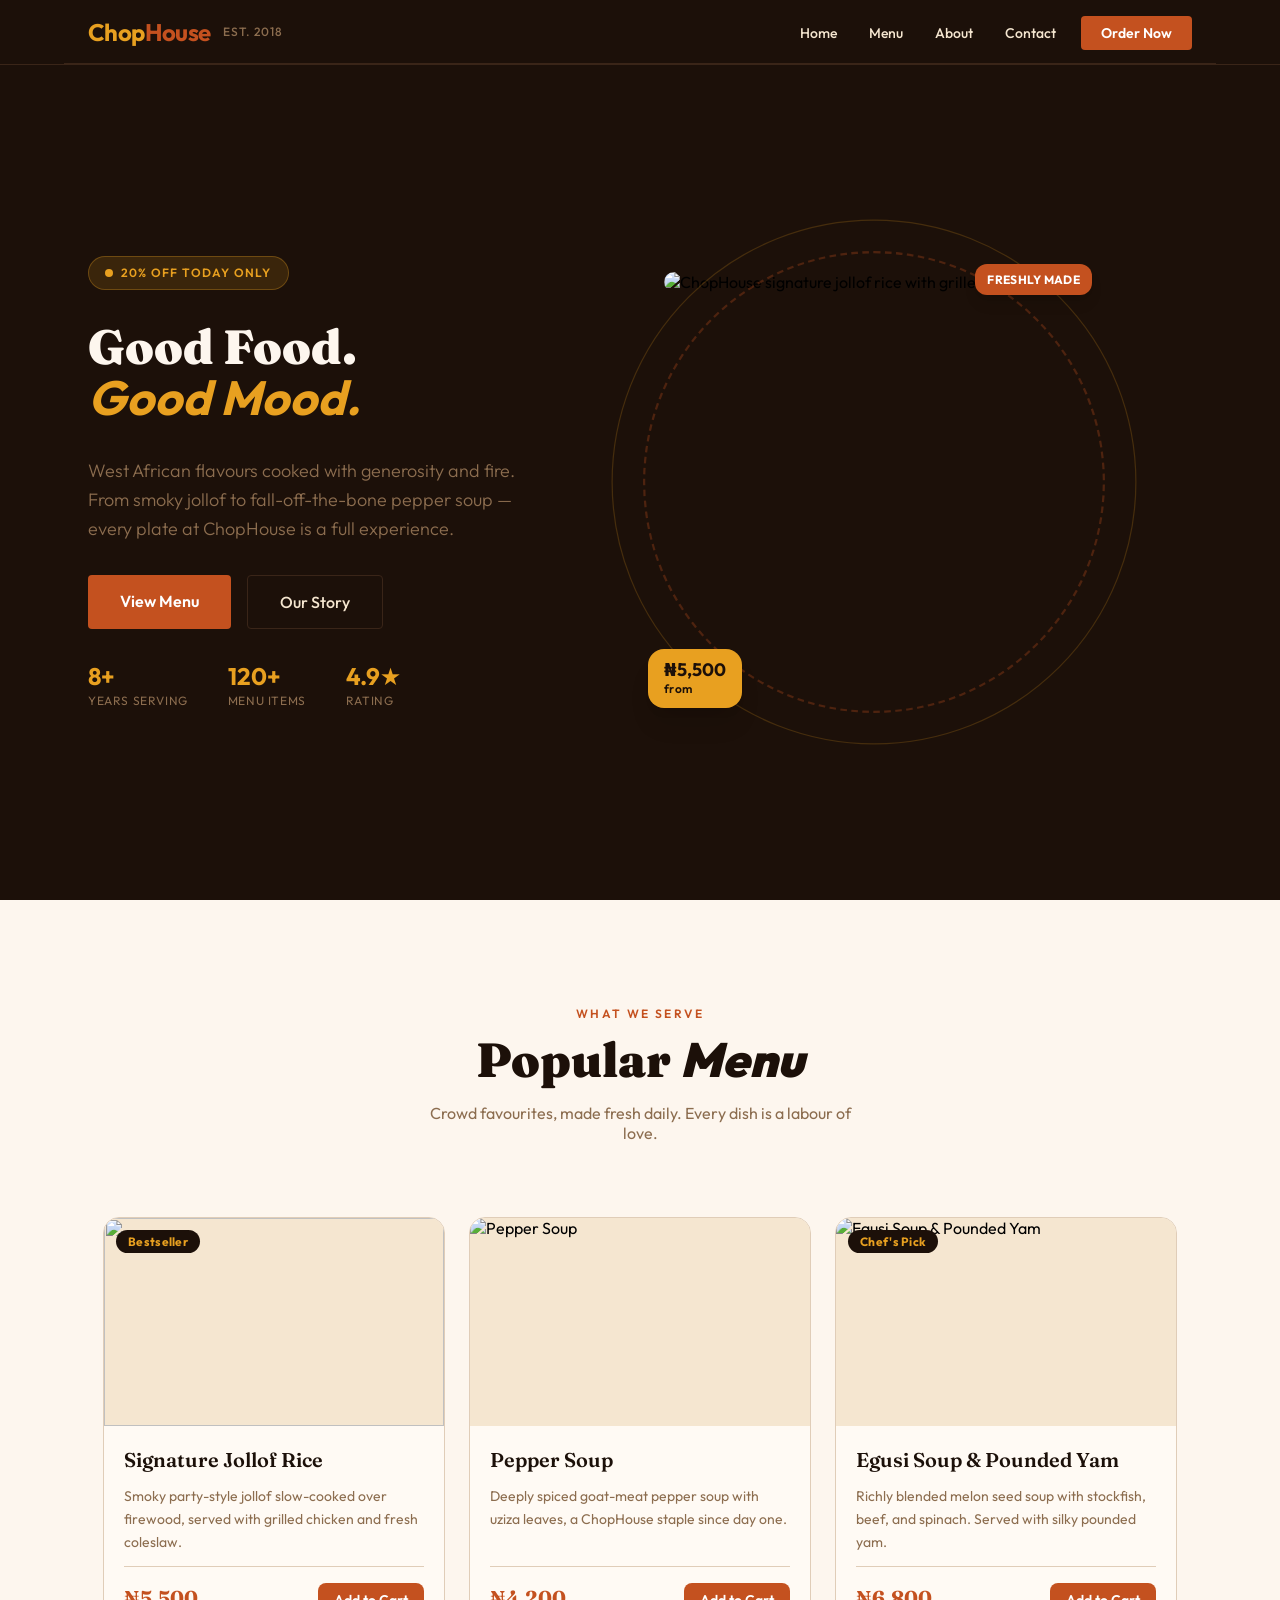
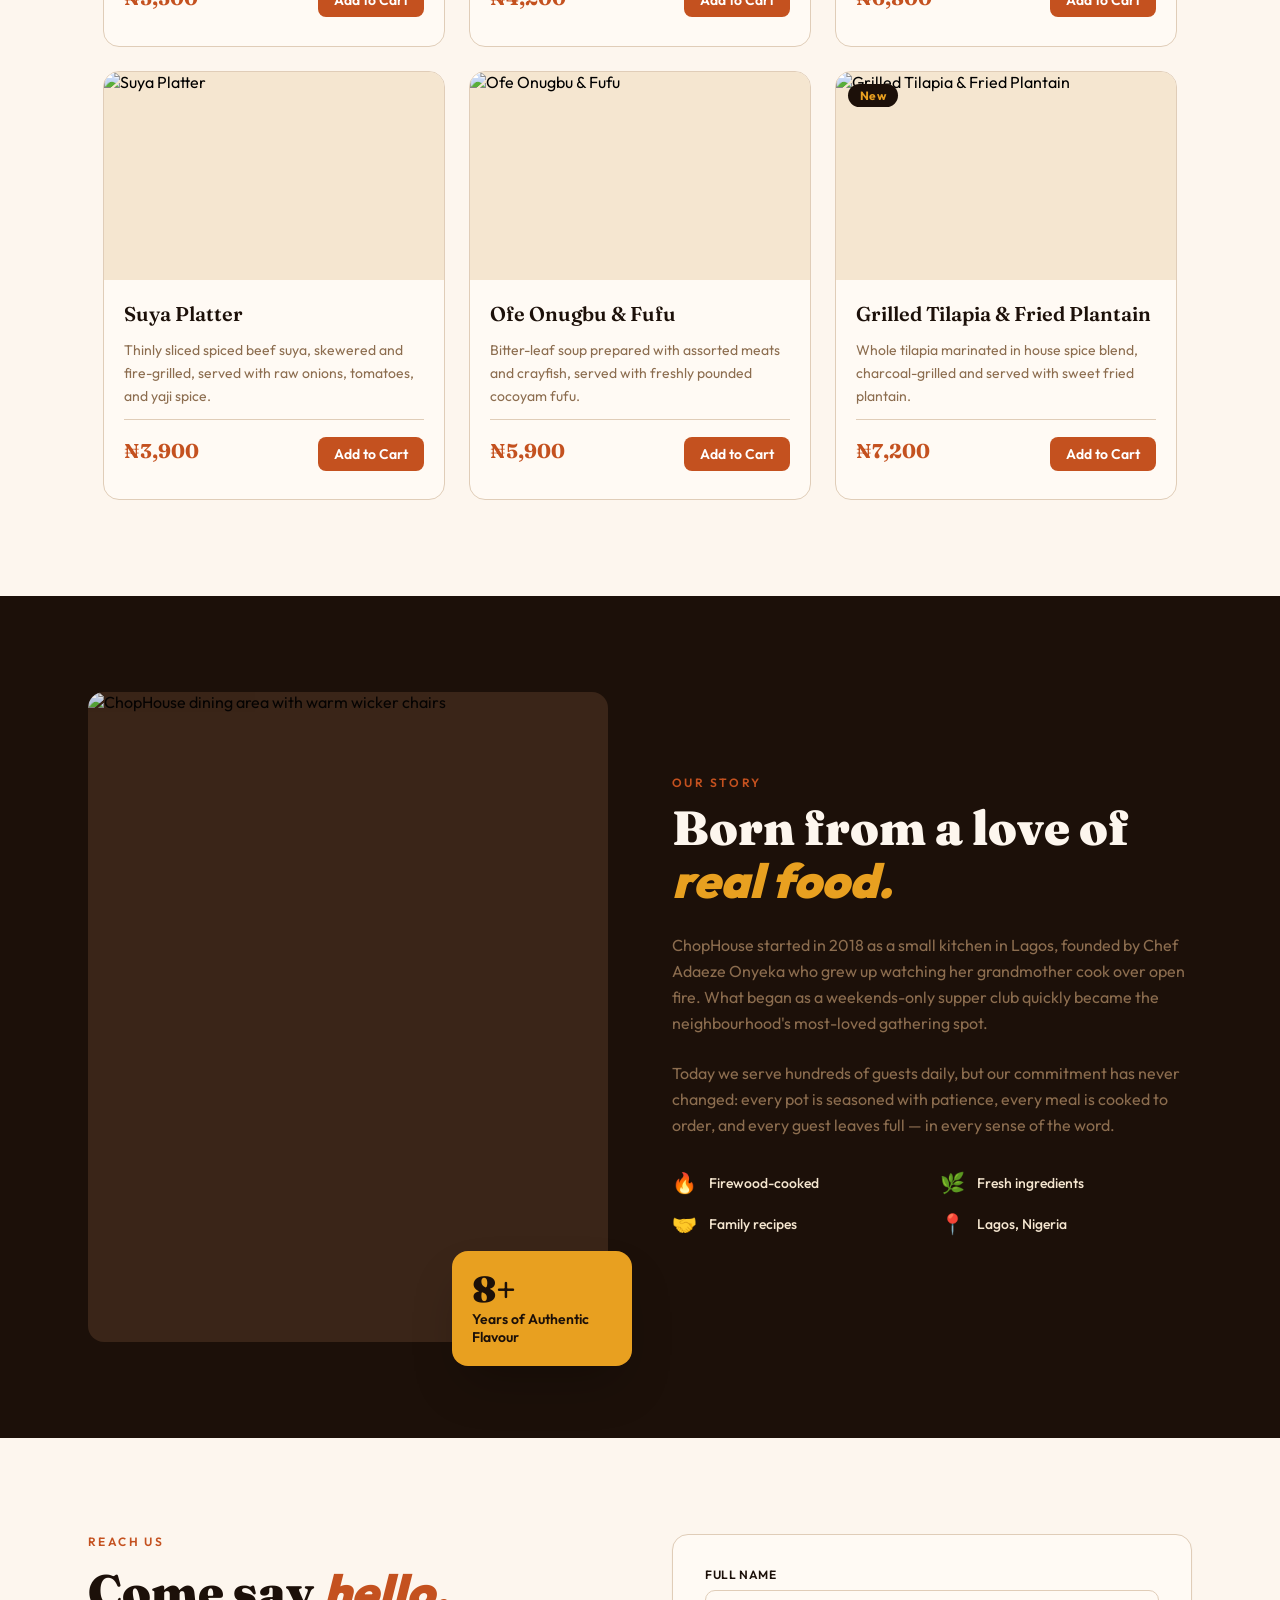
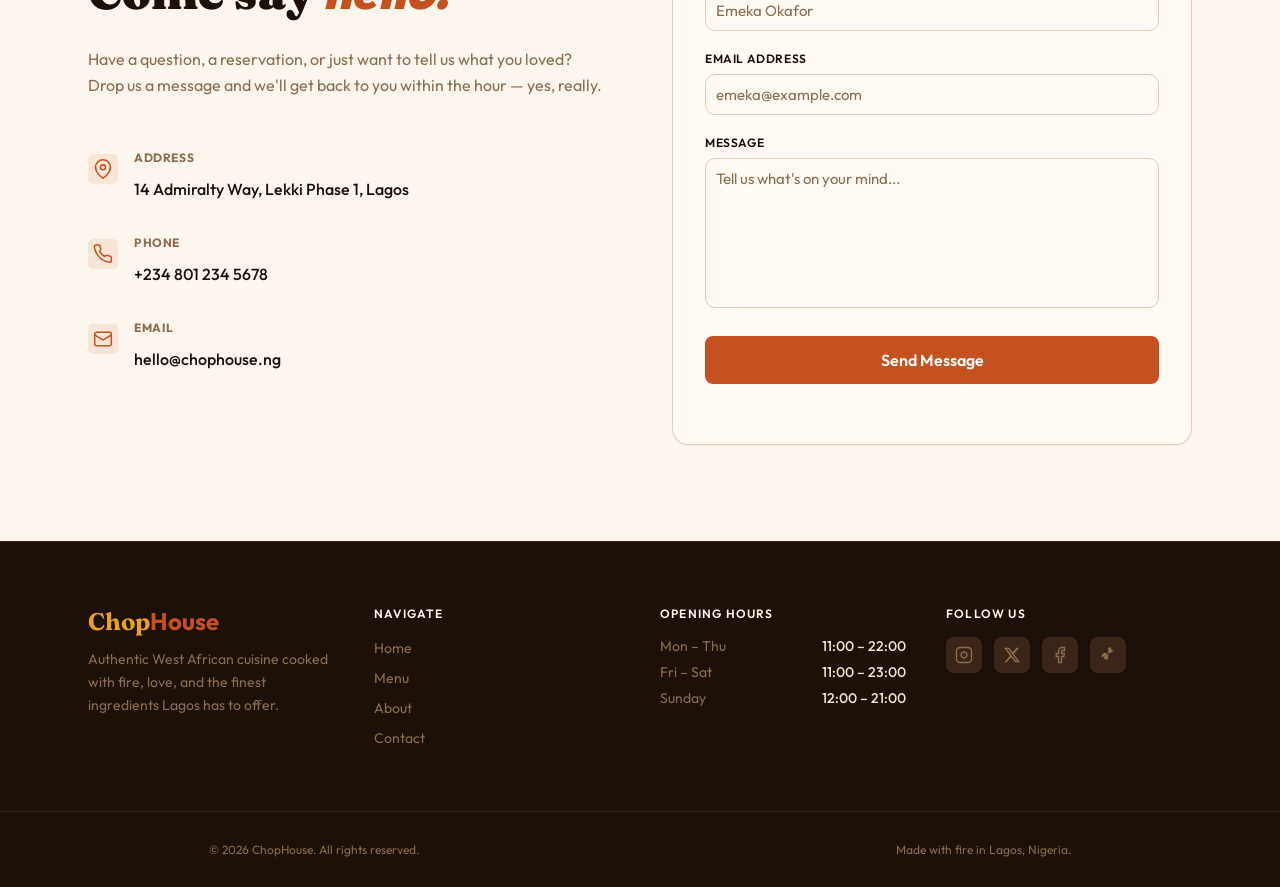
==== commit 8bbc832a: "form correction" ====
--- a/index.html
+++ b/index.html
@@ -9,10 +9,11 @@
     <link rel="preconnect" href="https://fonts.gstatic.com" crossorigin>
     <link href="https://fonts.googleapis.com/css2?family=Fraunces:ital,opsz,wght@0,9..144,100..900;1,9..144,100..900&display=swap" rel="stylesheet">
     <link href="https://fonts.googleapis.com/css2?family=Fraunces:ital,opsz,wght@0,9..144,100..900;1,9..144,100..900&family=Outfit:wght@100..900&display=swap" rel="stylesheet">
-    <!-- <link rel="stylesheet" crossorigin="" href="https://whole-resize-11243796.figma.site/assets/index-o6BTZlyG.css"> -->
+    
 </head>
 <body>
     <header>
+        <!-- HEADING -->
        <div class="header">
             <div class="logo">
                 <span class="chop">Chop<span class="house">House</span> </span>
@@ -33,7 +34,7 @@
                 </div>
             </nav>
 
-            <button class="burger" aria-label="Toggle navigation" id="menu-show">
+            <button class="burger" id="menu-show">
                 <svg width="24" height="24" viewBox="0 0 24 24" fill="#F5E6D0" stroke="currentColor" stroke-width="2" stroke-linecap="round"><line x1="3" y1="7" x2="21" y2="7"></line><line x1="3" y1="12" x2="21" y2="12"></line><line x1="3" y1="17" x2="21" y2="17"></line></svg>
             </button>
 
@@ -43,17 +44,16 @@
        </div>
 
        <div class="mobile-menu hide" id="mobile-menu">
-            <a href="#home" class="navlink">Home</a>
-            <a href="#menu" class="navlink">Menu</a>
+            <a href="#home" id="" class="navlink">Home</a>
+            <a href="#menu"  class="navlink">Menu</a>
             <a href="#about" class="navlink">About</a>
             <a href="#contact" class="navlink">Contact</a>
             <a href="#menu" class="navbutton navbutton-mobile">Order Now</a>
         </div>
     </header>
+    
+    
     <!-- SETION1 -->
-
-
-
     <section class="section1">
         <div class="section1container">
             <div class="section1a">
@@ -319,46 +319,6 @@
         </div>
     </section>
 
-     <!-- <section class="section2" id="menu">
-        <div class="section2header">
-            <h3 class="section2head">WHAT WE SERVE</h3>
-            <h1 class="popular">Popular <span class="menuhead">Menu</span> </h1>
-            <p>Crowd favourites, made fresh daily. Every dish is a labour of <br>love.</p>
-        </div>
-        <div class="menu-items">
-            <div class="menu-item">
-            <img src="./images/Ofe Onugbu & Fufu.jpeg" alt="" class="menu-img">
-            <div class="menu-grid">
-            <h1 class="menu-header">Signature Jollof Rice</h1>
-            <p class="menu-paragraph">Smoky party-style jollof slow-cooked over firewood, served with grilled chicken and fresh coleslaw.</p>
-            <div class="menu-price">
-            <div>
-                    <div>
-                        <p class="number">8+</p>
-                        <p class="number-ratings">YEARS SERVING</p>
-                    </div>
-                    <div>
-                        <p class="number">120+</p>
-                        <p class="number-ratings">MENU ITEMS</p>
-                    </div>
-                    <div>
-                        <p class="number">4.9★</p>
-                        <p class="number-ratings">RATING</p>
-                    </div>
-                </div>
-            </div>
-
-            <div class="sections">
-                <div class="section">
-                    <div class="fresh">FRESHLY MADE</div>
-                    <img src="./images/jollof-rice.jpeg" alt="Signature Jollof Rice" class="section1img">
-                    <div class="price-sign">#5,500 <br> from</div>
-                </div>
-            </div>
-        </div>
-    </section> -->
-
-    
 
      <!-- SECTION3 -->
 
@@ -433,27 +393,7 @@
         </div>
     </section>
 
-      <!-- <section class="section3">
-        <div class="section3.1">
-            <img src="./images/restaurant.jpeg" alt="Restaurant" class="restaurant">
-        </div>
-        <div class="flavour">8+ <br> Years of Authentic <br> Flavour</div>
-        <div class="section3.2" >
-            <div >
-              <h3 class="our-story">OUR STORY</h3>
-            <h1 class="love">Born from a love of real food.</h1>
-            <p class="para">ChopHouse started in 2018 as a small kitchen in Lagos, founded by Chef Adaeze Onyeka who grew up watching her grandmother cook over open fire. What began as a weekends-only supper club quickly became the neighbourhood's most-loved gathering spot. </p>
-            <p class="para">Today we serve hundreds of guests daily, but our commitment has never changed: every pot is seasoned with patience, every meal is cooked to order, and every guest leaves full — in every sense of the word.</p>
-            </div>
-            <div class="icon-class">
-                 <div class="story-feature"><span class="icon">🔥</span> Firewood-cooked</div>
-                 <div class="story-feature"><span class="icon">🌿 </span> Fresh ingredients</div>
-                 <div class="story-feature"><span class="icon"> 🤝</span> Family recipes</div>
-                  <div class="story-feature"><span class="icon"> 📍</span> Lagos, Nigeria</div>
-            </div>
-        </div>
-      </section> -->
-
+      
       <!-- SECTION4 -->
 
       <section id="contact" class="contact-section">
@@ -595,66 +535,21 @@
                 <button type="submit" onclick="handleSubmitForm(event)" id="submit" class="submit-button">
                 Send Message
                 </button>
-                
-                
-
             </form>
-
             </div>
 
             <div class="feedback-container hide">
-                    <div class="feedback-subcontainer" "text-center py-10">
-                        <div class="feedbak-message"class="w-16 h-16 rounded-full bg-[#E8A020]/20 text-[#E8A020] flex items-center justify-center mx-auto mb-4 text-3xl">✓</div>
+                    <div class="feedback-subcontainer">
+                        <div class="feedback-message">✓</div>
                         <h3 class="feedback-header"class="font-display font-bold text-[#1C1009] text-2xl mb-2">Message Sent!</h3>
                         <p class="feedback-para"class="text-[#8C6D4F]">Thanks for reaching out. We'll get back to you shortly.</p>
-                        <button class="feedback-button" class="mt-6 text-[#C4511F] text-sm font-semibold hover:underline" onclick="handleResetForm()">Send another message</button>
+                        <button class="feedback-button" class="" onclick="handleResetForm()">Send another message</button>
                     </div>
                 </div>
 
         </div>
     </section>
-
-
-
-    <!-- <section class="section4">
-        <div>
-            <h3 class="reach">Reach Us</h3>
-            <h1 class="say">Come say <span class="hello">hello.</span> </h1>
-            <p class="paragy">Have a question, a reservation, or just want to tell us what you loved? <br> Drop us a message and we'll get back to you within the hour — yes, really.</p>
-            <div class="contact">
-                <div class="contact-icon"><p>📍</p></div>
-                <div class="contact-info">
-                    <h4 class="address">ADDRESS</h4>
-                <P>14 Admiralty Way, Lekki Phase 1, Lagos</P>
-                </div>
-            </div>
-            <div class="contact">
-                <div class="contact-icon">📞</div>
-                <div class="contact-info" >
-                    <h4 class="address">PHONE</h4>
-                <P>+234 801 234 5678</P>
-                </div>
-                </div>
-                <div class="contact">
-                <div class="contact-icon">✉️</div>
-                <div class="contact-info">
-                    <h4 class="address">EMAIL</h4>
-                <P>hello@chophouse.ng</P>
-                </div>
-                </div>
-        </div>
-        <div class="form-container">
-        <div class="contact-form">
-            <label for="" class="contact-label">FULL NAME</label>
-            <input type="text" placeholder="Emeka Okafor" required>
-            <label for="" class="contact-label">EMAIL ADDRESS</label>
-            <input type="email" placeholder="emeka@example.com" required>
-            <label for="" class="contact-label">MESSAGE</label>
-            <textarea name="" id="" placeholder="Tell us what's on your mind..." required></textarea>
-        <button class="section4-btn">Send Message</button>
-        </div>
-        </section> -->
-    
+ <!-- FOOTER -->
     <footer class="site-footer">
 
         <div class="footer-main">
@@ -829,55 +724,6 @@
         </div>
 
     </footer>
-
-    
-         <!-- <footer class="footer" >
-            <section class="section5">
-            <div>
-                <h3 class="chops">Chop<span class="houses">House</span> </h3>
-                <p class="footer-para">Authentic West African cuisine cooked with fire, love, and the finest ingredients Lagos has to offer.</p>
-            </div>
-            <div>
-        <h3 class="navigate">NAVIGATE</h3>
-        <div>
-        <ul class="navlists">
-        <li><a href="#home" class="navlinks">Home</a></li>
-          <li><a href="#menu" class="navlinks">Menu</a></li>
-          <li><a href="#about" class="navlinks">About</a></li>
-          <li><a href="#contact" class="navlinks">Contact</a></li>
-        </ul>
-        </div>
-            </div>
-            <div>
-                <h3 class="navigate">OPENING HOURS</h3>
-                <div class="day-date">
-                    <h4 class="day">Mon - Thur</h4>
-                    <p class="time">11:00 - 22:00</p>
-                </div>
-                <div class="day-date">
-                    <h4 class="day">Fri - Sat</h4>
-                    <p class="time">11:00 - 23:00</p>
-                </div>
-                <div class="day-date">
-                    <h4 class="day">Sunday</h4>
-                    <p class="time">12:00 - 21:00</p>
-                </div>
-            </div>
-            <div>
-                <h3 class="navigate">FOLLOW US</h3>
-                <div class="social-media">
-                <div class="media-icons">📷</div>
-                <div class="media-icons">𝕏</div>
-                <div class="media-icons">f</div>
-                <div class="media-icons">♪</div>
-                </div>
-            </div>
-            </section>
-              <div class="footer-bottom">
-            <div>© 2026 ChopHouse. All rights reserved.</div>
-            <div>Made with fire in Lagos, Nigeria.</div>
-         </div>
-        </footer> -->
   <script src="./index.js" ></script>       
 </body>
 
--- a/index.css
+++ b/index.css
@@ -979,12 +979,14 @@
   display: flex;
   flex-direction: column;
   gap: 1.5rem;
+  
 }
 
 .contact-detail {
   display: flex;
   align-items: flex-start;
   gap: 1rem;
+  align-items: center;
 }
 
 
@@ -995,15 +997,11 @@
 .contact-icon {
   width: 2.5rem;
   height: 2.5rem;
-
   flex-shrink: 0;
-
   display: flex;
   align-items: center;
   justify-content: center;
-
   border-radius: 0.75rem;
-
   background-color: rgba(196, 81, 31, 0.1);
   color: #c4511f;
 }
@@ -1015,13 +1013,10 @@
 
 .contact-label {
   color: #8c6d4f;
-
   font-size: 0.75rem;
   font-weight: 600;
-
   letter-spacing: 0.05em;
   text-transform: uppercase;
-
   margin: 0;
 }
 
@@ -1180,20 +1175,21 @@
 }
 .feedback-subcontainer{
     text-align: center;
-    padding: 40px 0px;
+    padding: 40px 0;
 }
 .feedback-message{
-    height: ;
-    width: ;
+    height: 64px ;
+    width: 64px;
     border-radius: 30px;
-    background-color:#E8A020/20 ;
+    background-color:rgb(232, 160, 32, 0.2);
     color: #E8A020;
     display: flex;
     align-items: center;
     justify-content: center;
-    margin: auto;
+    margin: 0 auto;
     font-size: 1.875rem;
     margin-bottom: 16px;
+    border-radius: 50%
 }
 .feedback-header{
     margin-bottom: 8px;
@@ -1211,6 +1207,7 @@
     margin-top: 24px;
     color: #C4511F ;
     font-weight: var(--font-weight-semibold);
+    background-color: transparent;
 }
 .feedback-button:hover{
     text-decoration: underline;
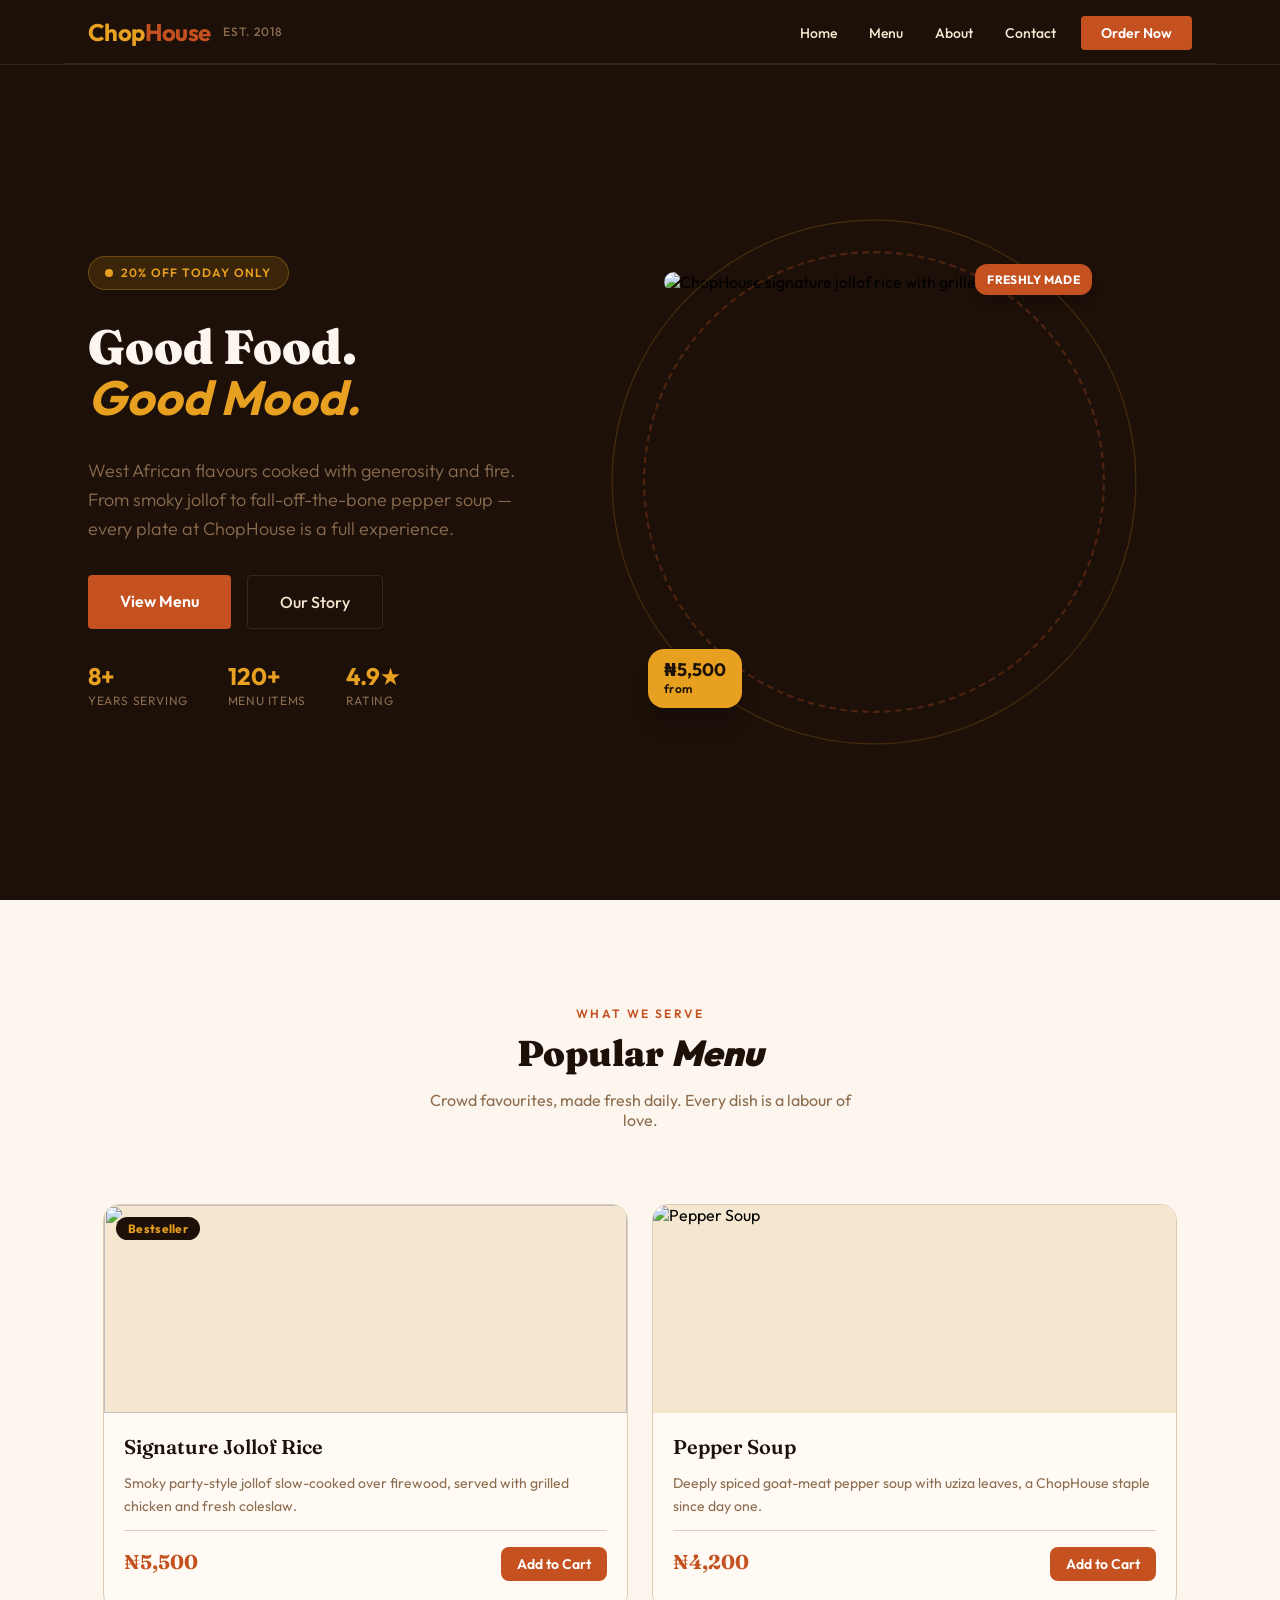
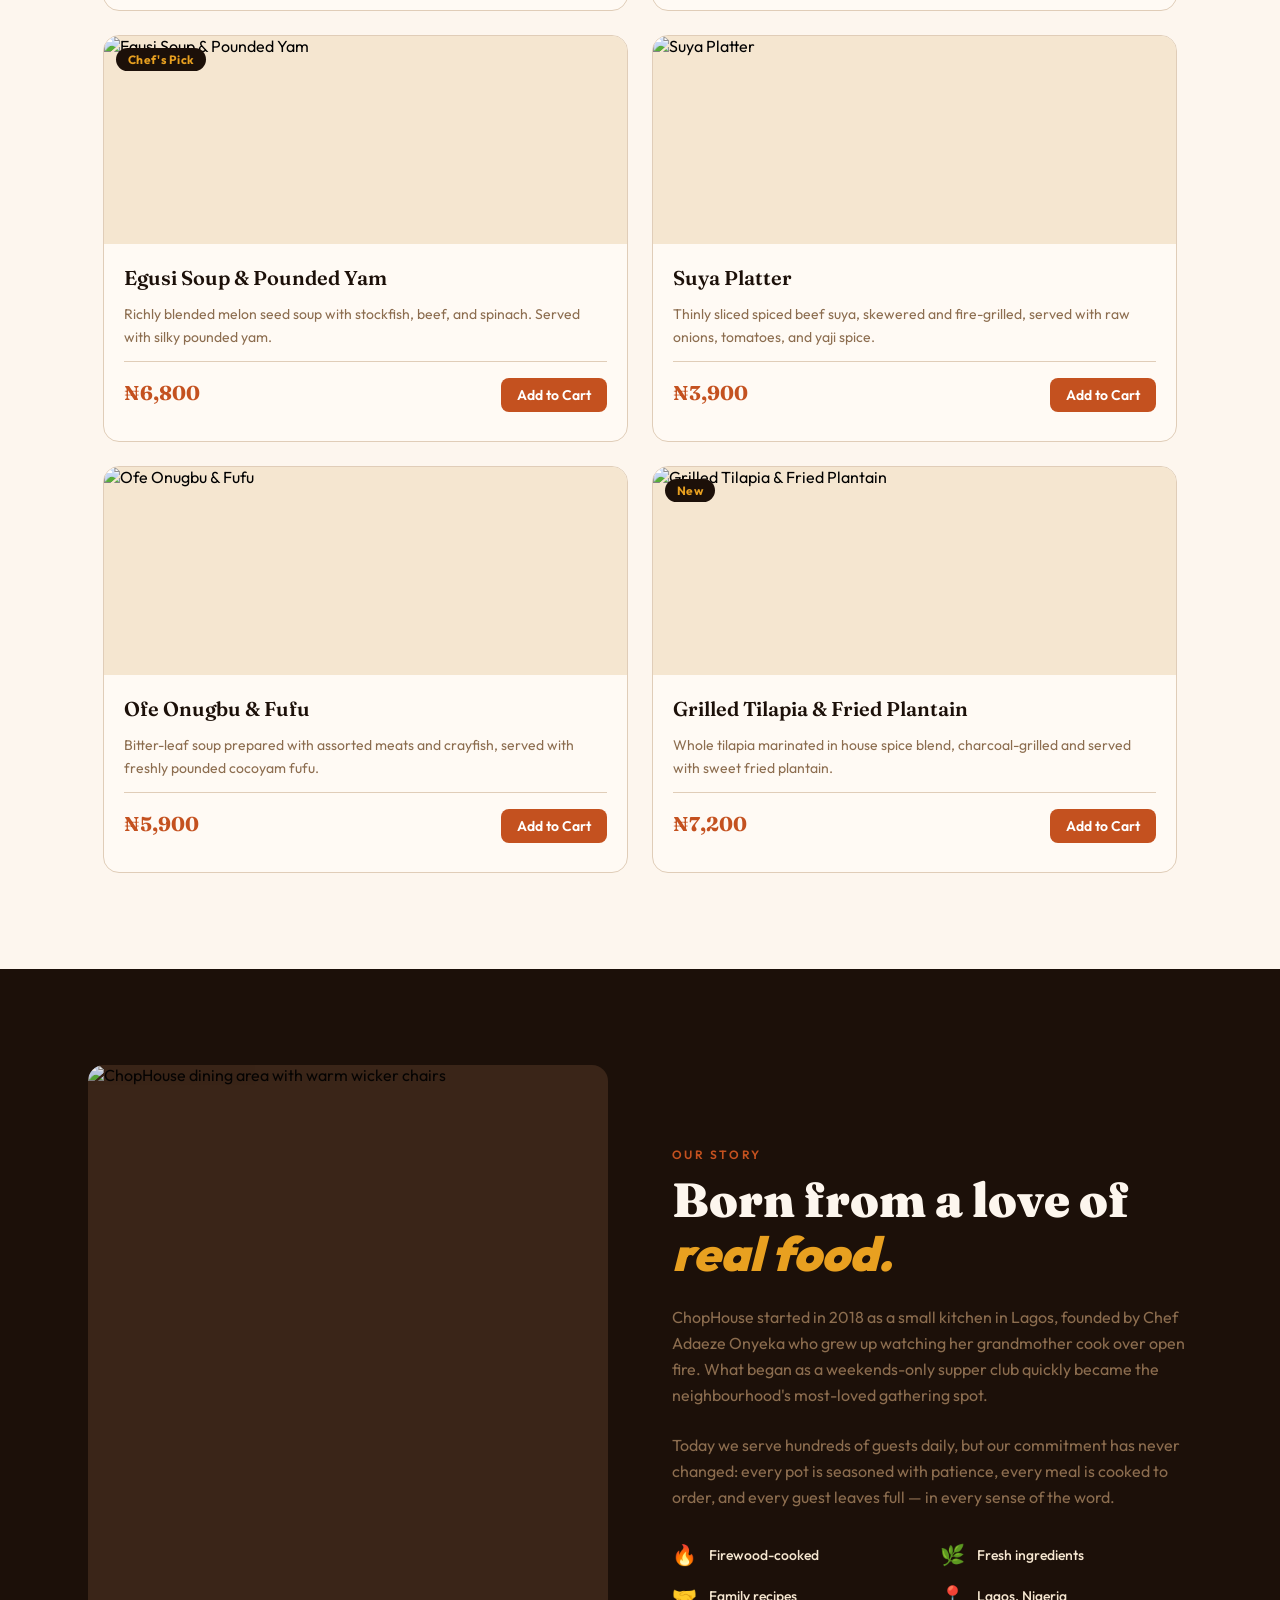
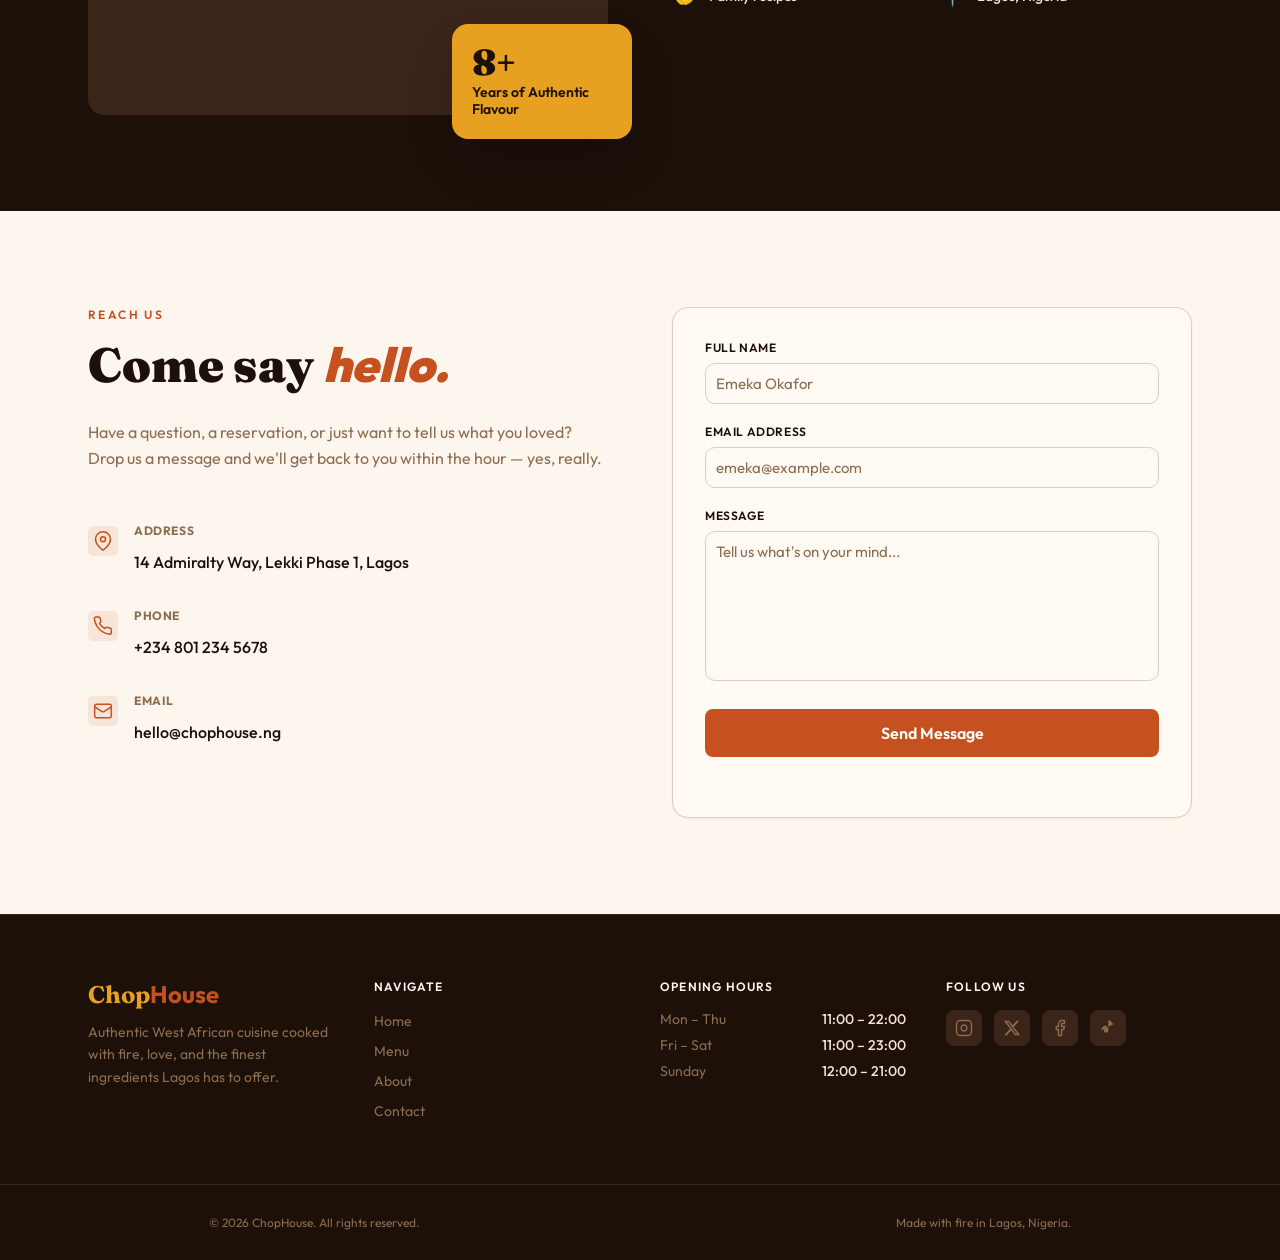
==== commit 9c2f3023: "repushing" ====
--- a/index.html
+++ b/index.html
@@ -44,7 +44,7 @@
        </div>
 
        <div class="mobile-menu hide" id="mobile-menu">
-            <a href="#home" id="" class="navlink">Home</a>
+            <a href="#home" class="navlink">Home</a>
             <a href="#menu"  class="navlink">Menu</a>
             <a href="#about" class="navlink">About</a>
             <a href="#contact" class="navlink">Contact</a>
@@ -91,24 +91,17 @@
             <div class="section1b">  
                 <div class="section1bimgcontainer">
                     <div class="sub1">
-
-                    </div>
-                    
+                    </div>
                     <div class="sub2">
-
-                    </div>
-                    
+                    </div>
                     <img 
                         alt="ChopHouse signature jollof rice with grilled chicken" 
                         class="image" 
                         src="https://images.unsplash.com/photo-1665332195309-9d75071138f0?w=520&amp;h=520&amp;fit=crop&amp;auto=format">
-                    
                     <div class="left-badge">
-                        <p class="badge-text">₦5,500</p>
-                        
+                        <p class="badge-text">₦5,500</p> 
                         <p class="from">from</p>
                     </div>
-                    
                     <div class="right-badge">FRESHLY MADE</div>
                 </div>
             </div>
--- a/index.css
+++ b/index.css
@@ -188,7 +188,7 @@
     text-decoration: none;
     color: #f5e6d0;
     transition-duration: .2s;
-    transition-property: color, background-color, border-color, outline-color, text-decoration-color, fill, stroke, --tw-gradient-from, --tw-gradient-via, --tw-gradient-to;
+    transition-property: color, background-color, border-color, outline-color, text-decoration-color, fill, stroke;
     transition-timing-function: var(var(--default-transition-timing-function));
     font-weight: var(--font-weight-medium);
     line-height: var(var(--text-sm--line-height));
@@ -355,7 +355,6 @@
 
 }
 .story:hover{
-    /* transform: scale(1.05); */
     border: 1px solid  #8C6D4F;
 }
 
@@ -382,17 +381,10 @@
     gap: 40px;
 }
 
-@media (width >= 48rem) {
-    /* .section1b {
-        justify-content: flex-end;
-    } */
-}
-
 .section1bimgcontainer {
     position: relative;
     width: calc(var(--spacing) * 80);
-    height: calc(var(--spacing) * 80);
-    
+    height: calc(var(--spacing) * 80); 
 }
 
 @media (width >= 64rem) {
@@ -619,7 +611,6 @@
   font-size: 1.25rem;
   line-height: 1.375;
   font-weight: 600;
-
   margin: 0;
 }
 
@@ -627,14 +618,13 @@
   color: #8c6d4f;
   font-size: 0.875rem;
   line-height: 1.625;
-
   margin: 0;
   flex: 1;
 }
 
 
 /* =========================
-   FOOTER
+    MENU-FOOTER
 ========================= */
 
 .menu-footer {
@@ -661,23 +651,17 @@
 .add-to-cart {
   color: #fff;
   background-color: #c4511f;
-
   border: none;
   border-radius: 0.5rem;
-
   font-size: 0.875rem;
   font-weight: 600;
-
   padding: 0.5rem 1rem;
-
   cursor: pointer;
-
   transition:
     background-color 0.2s ease,
     transform 0.2s ease;
 }
 .added {
-     /* padding: 0.2rem 0.75rem; */
     background-color: #e8a020;
     color: #1C1009;
     scale: 0.95;
@@ -704,6 +688,14 @@
   .menu-grid {
     grid-template-columns: repeat(2, 1fr);
   }
+  /* .added{
+  padding: 0.5rem 0.5rem;
+ 
+  }
+  .add-to-cart{
+  padding: 0.5rem 0.5rem; */
+
+  }
 }
 
 @media (min-width: 1024px) {
@@ -917,11 +909,9 @@
   max-width: 72rem;
   margin: 0 auto;
   padding: 0 1.5rem;
-
   display: grid;
   grid-template-columns: 1fr;
   gap: 4rem;
-
   align-items: start;
 }
 
@@ -936,24 +926,19 @@
 
 .contact-eyebrow {
   color: #c4511f;
-
   font-size: 0.75rem;
   font-weight: 600;
-
   letter-spacing: 0.2em;
   text-transform: uppercase;
-
   margin: 0 0 0.75rem;
 }
 
 .contact-title {
   color: #1c1009;
-
   font-family: var(--font-display);
   font-size: 2.25rem;
   line-height: 1.25;
   font-weight: 900;
-
   margin: 0 0 1.5rem;
 }
 
@@ -964,9 +949,7 @@
 
 .contact-intro {
   color: #8c6d4f;
-
   line-height: 1.625;
-
   margin: 0 0 2.5rem;
 }
 
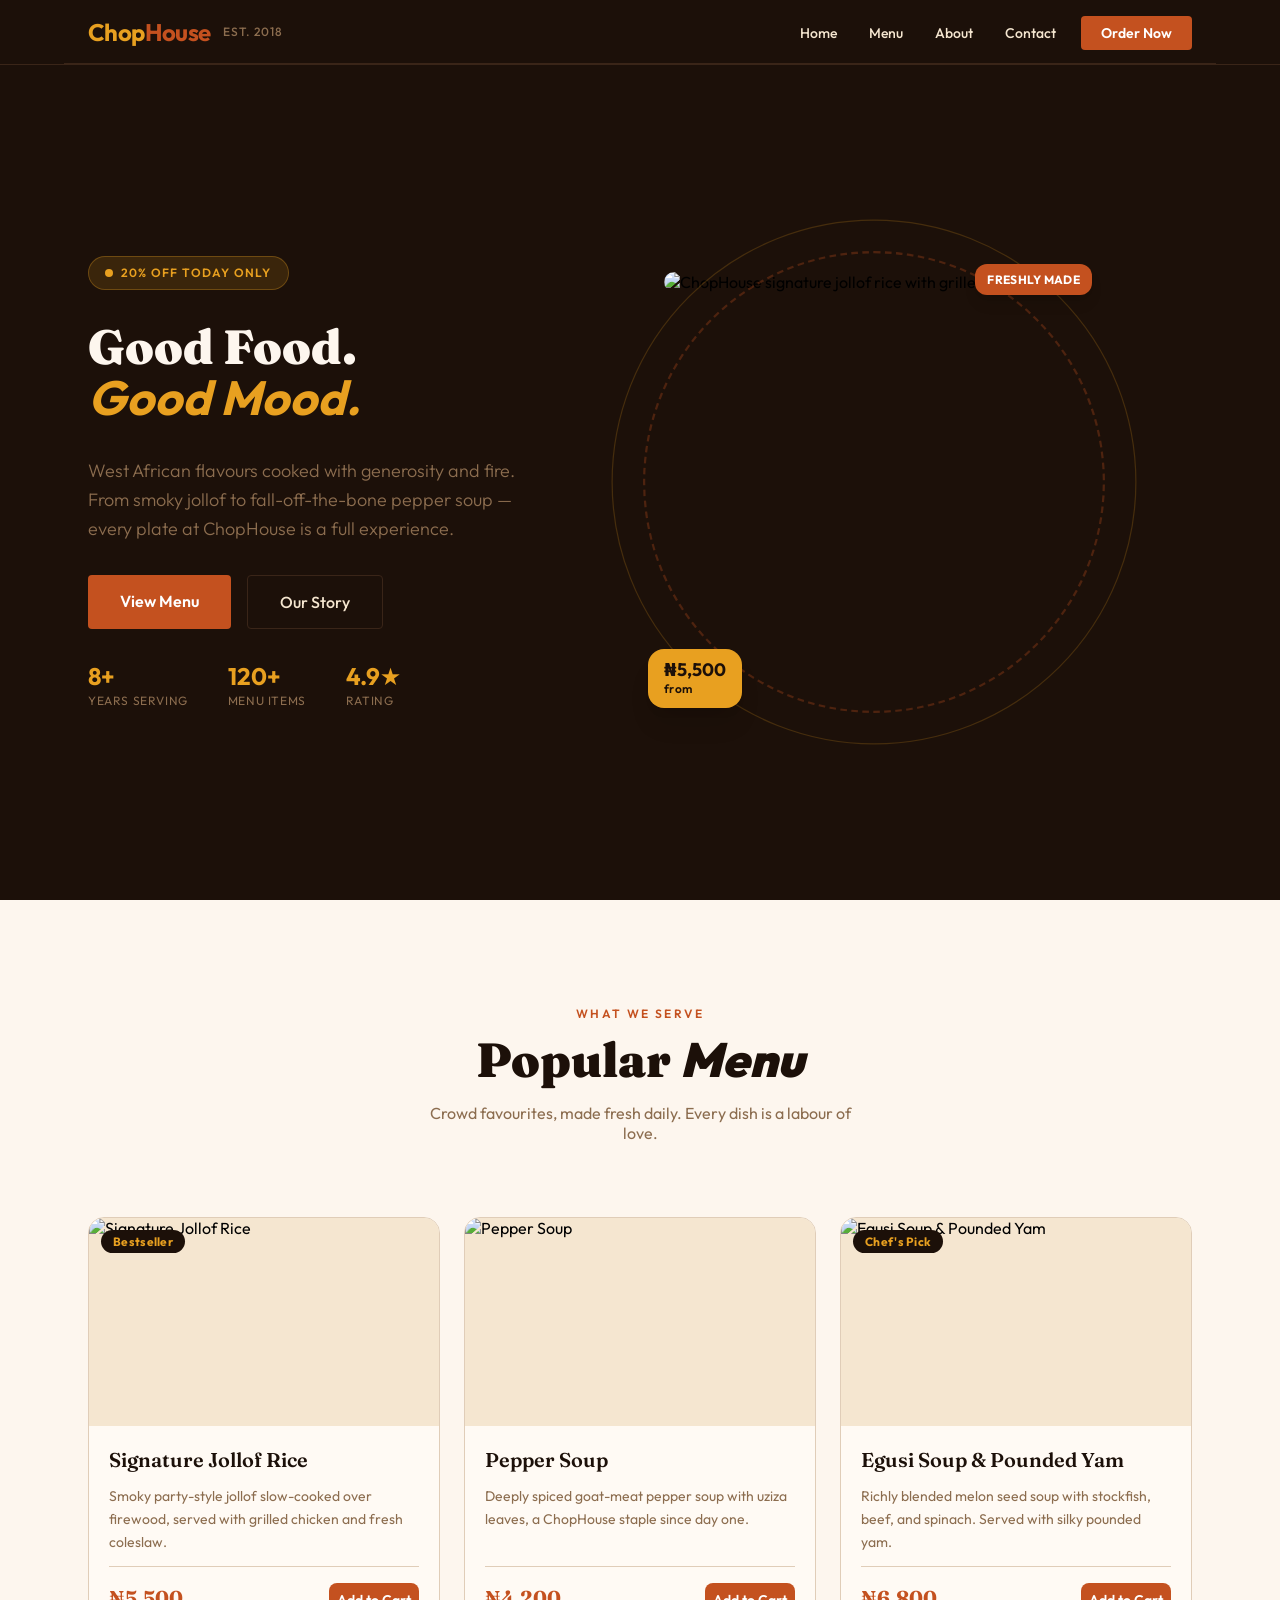
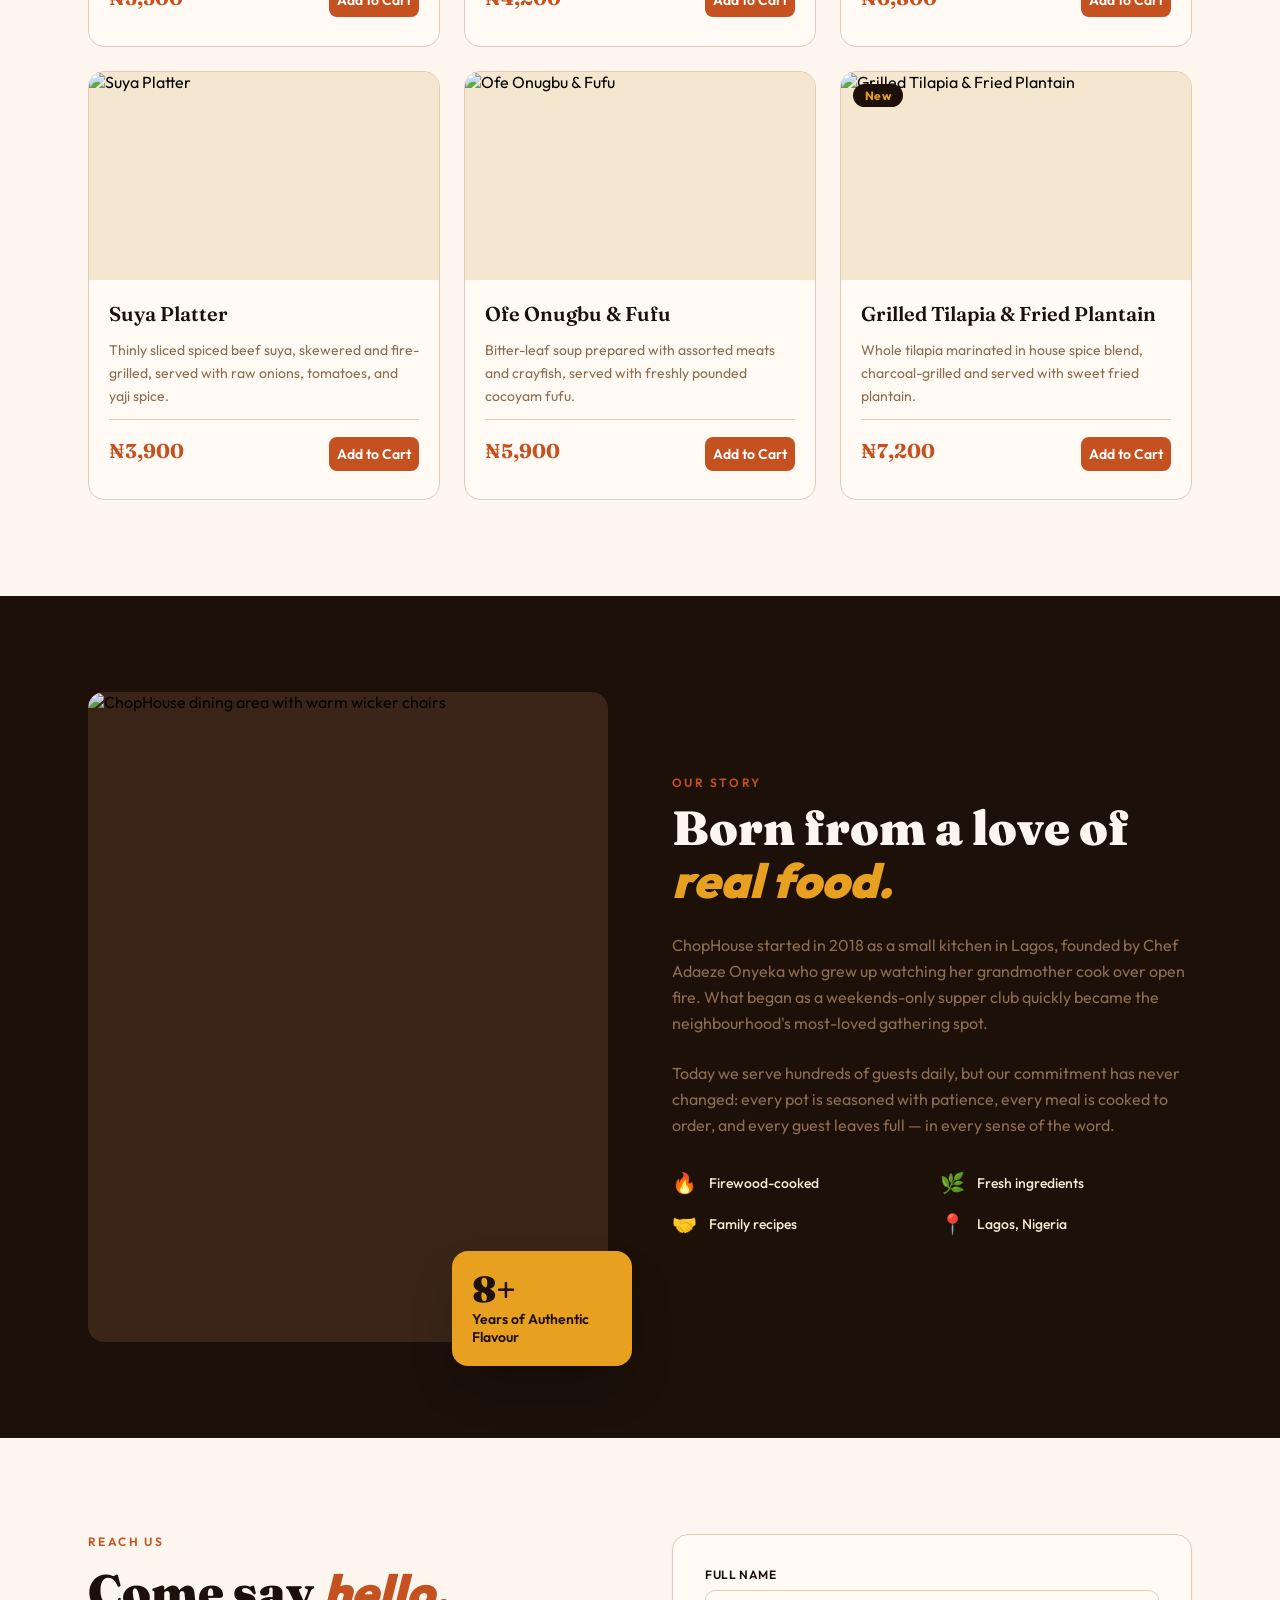
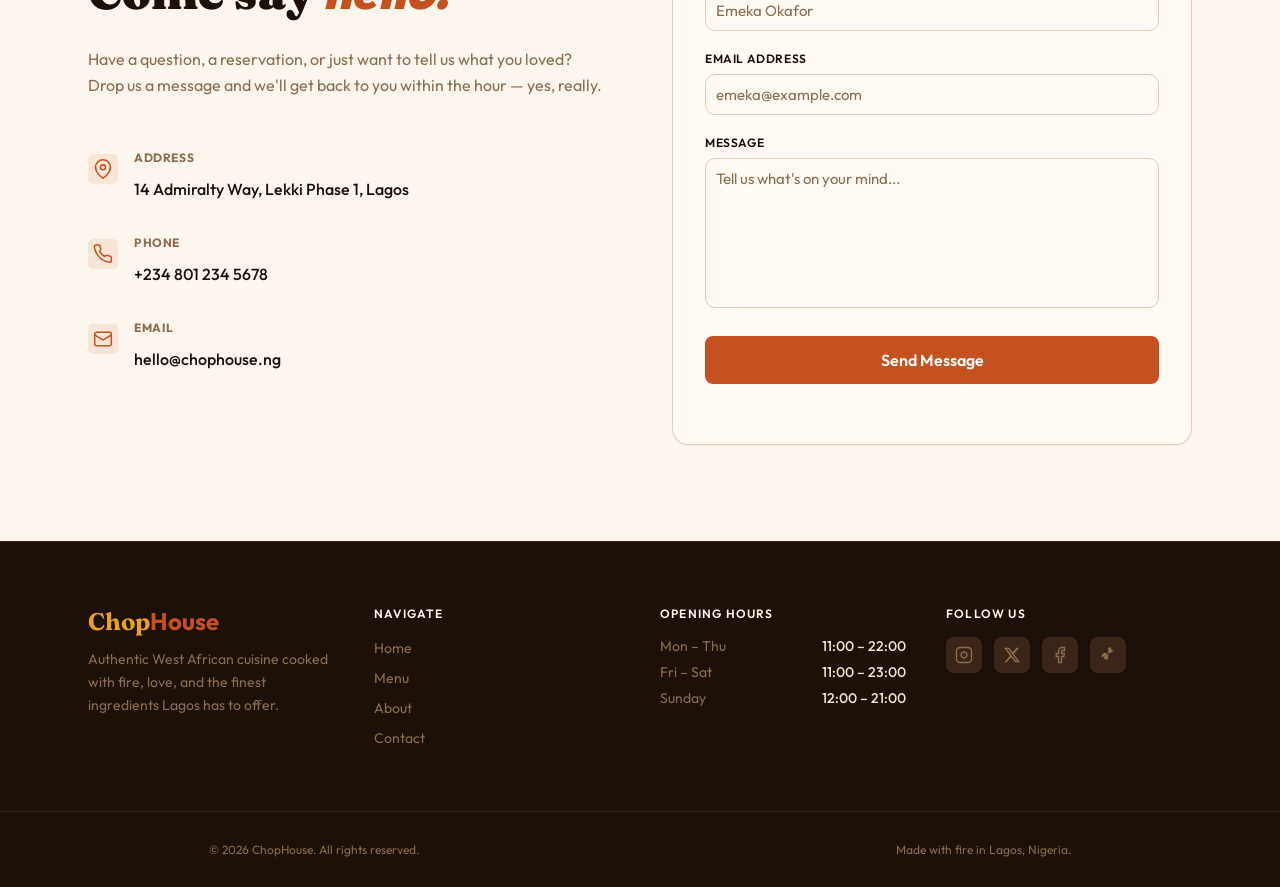
==== commit 01f12cd6: "final correction" ====
--- a/index.html
+++ b/index.html
@@ -44,10 +44,10 @@
        </div>
 
        <div class="mobile-menu hide" id="mobile-menu">
-            <a href="#home" class="navlink">Home</a>
-            <a href="#menu"  class="navlink">Menu</a>
-            <a href="#about" class="navlink">About</a>
-            <a href="#contact" class="navlink">Contact</a>
+            <a href="#home" onclick="handleResetMenu()" class="navlink">Home</a>
+            <a href="#menu" onclick="handleResetMenu()" class="navlink">Menu</a>
+            <a href="#about" onclick="handleResetMenu()" class="navlink">About</a>
+            <a href="#contact" onclick="handleResetMenu()" class="navlink">Contact</a>
             <a href="#menu" class="navbutton navbutton-mobile">Order Now</a>
         </div>
     </header>
@@ -132,7 +132,7 @@
                 <div class="menu-image-wrapper">
                 <img
                     src="https://images.unsplash.com/photo-1665332195309-9d75071138f0?w=400&h=300&fit=crop&auto=format"
-                    almenu-price-containert="Signature Jollof Rice"
+                    alt="Signature Jollof Rice"
                 />
 
                 <span class="menu-badge">Bestseller</span>
--- a/index.css
+++ b/index.css
@@ -533,20 +533,17 @@
   border: 1px solid #e0cdb8;
   border-radius: 1rem;
   overflow: hidden;
-
   display: flex;
   flex-direction: column;
-
   transition:
-    box-shadow 0.3s ease,
-    transform 0.3s ease;
+  box-shadow 0.3s ease,
+  transform 0.3s ease;
 }
 
 .menu-card:hover {
   box-shadow:
     0 20px 25px -5px rgba(0, 0, 0, 0.1),
     0 8px 10px -6px rgba(0, 0, 0, 0.1);
-
   transform: translateY(-0.25rem);
 }
 
@@ -578,16 +575,12 @@
   position: absolute;
   top: 0.75rem;
   left: 0.75rem;
-
   background-color: #1c1009;
   color: #e8a020;
-
   font-size: 0.75rem;
   font-weight: 700;
-
   padding: 0.25rem 0.75rem;
   border-radius: 9999px;
-
   letter-spacing: 0.025em;
 }
 
@@ -600,7 +593,6 @@
   display: flex;
   flex-direction: column;
   gap: 0.75rem;
-
   padding: 1.25rem;
   flex: 1;
 }
@@ -688,12 +680,12 @@
   .menu-grid {
     grid-template-columns: repeat(2, 1fr);
   }
-  /* .added{
+  .added{
   padding: 0.5rem 0.5rem;
  
   }
   .add-to-cart{
-  padding: 0.5rem 0.5rem; */
+  padding: 0.5rem 0.5rem;
 
   }
 }
@@ -1539,9 +1531,6 @@
 .menu-img{
     width: 100%;
 }
-.menu-grid{
-    padding: 0px 15px
-}
 .menu-header{
     padding-top: 10px;
     padding-bottom: 10px;
